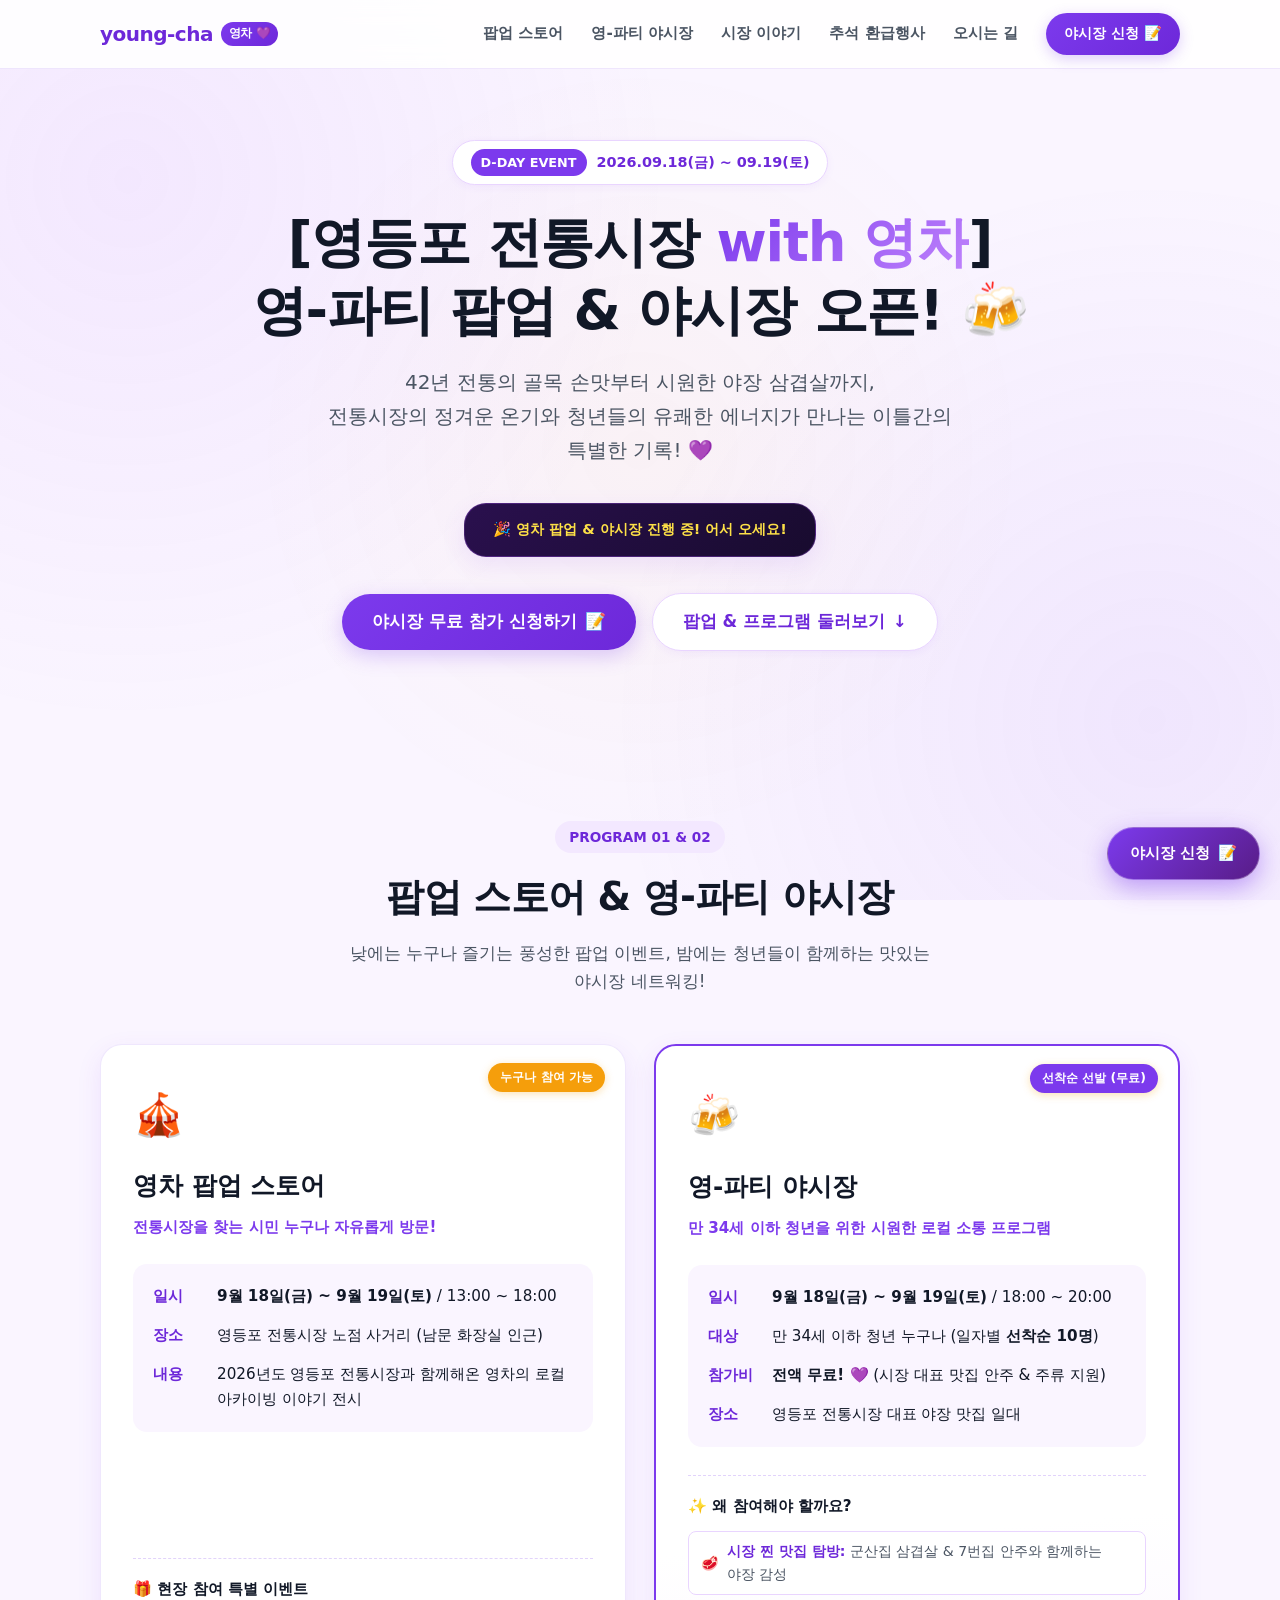
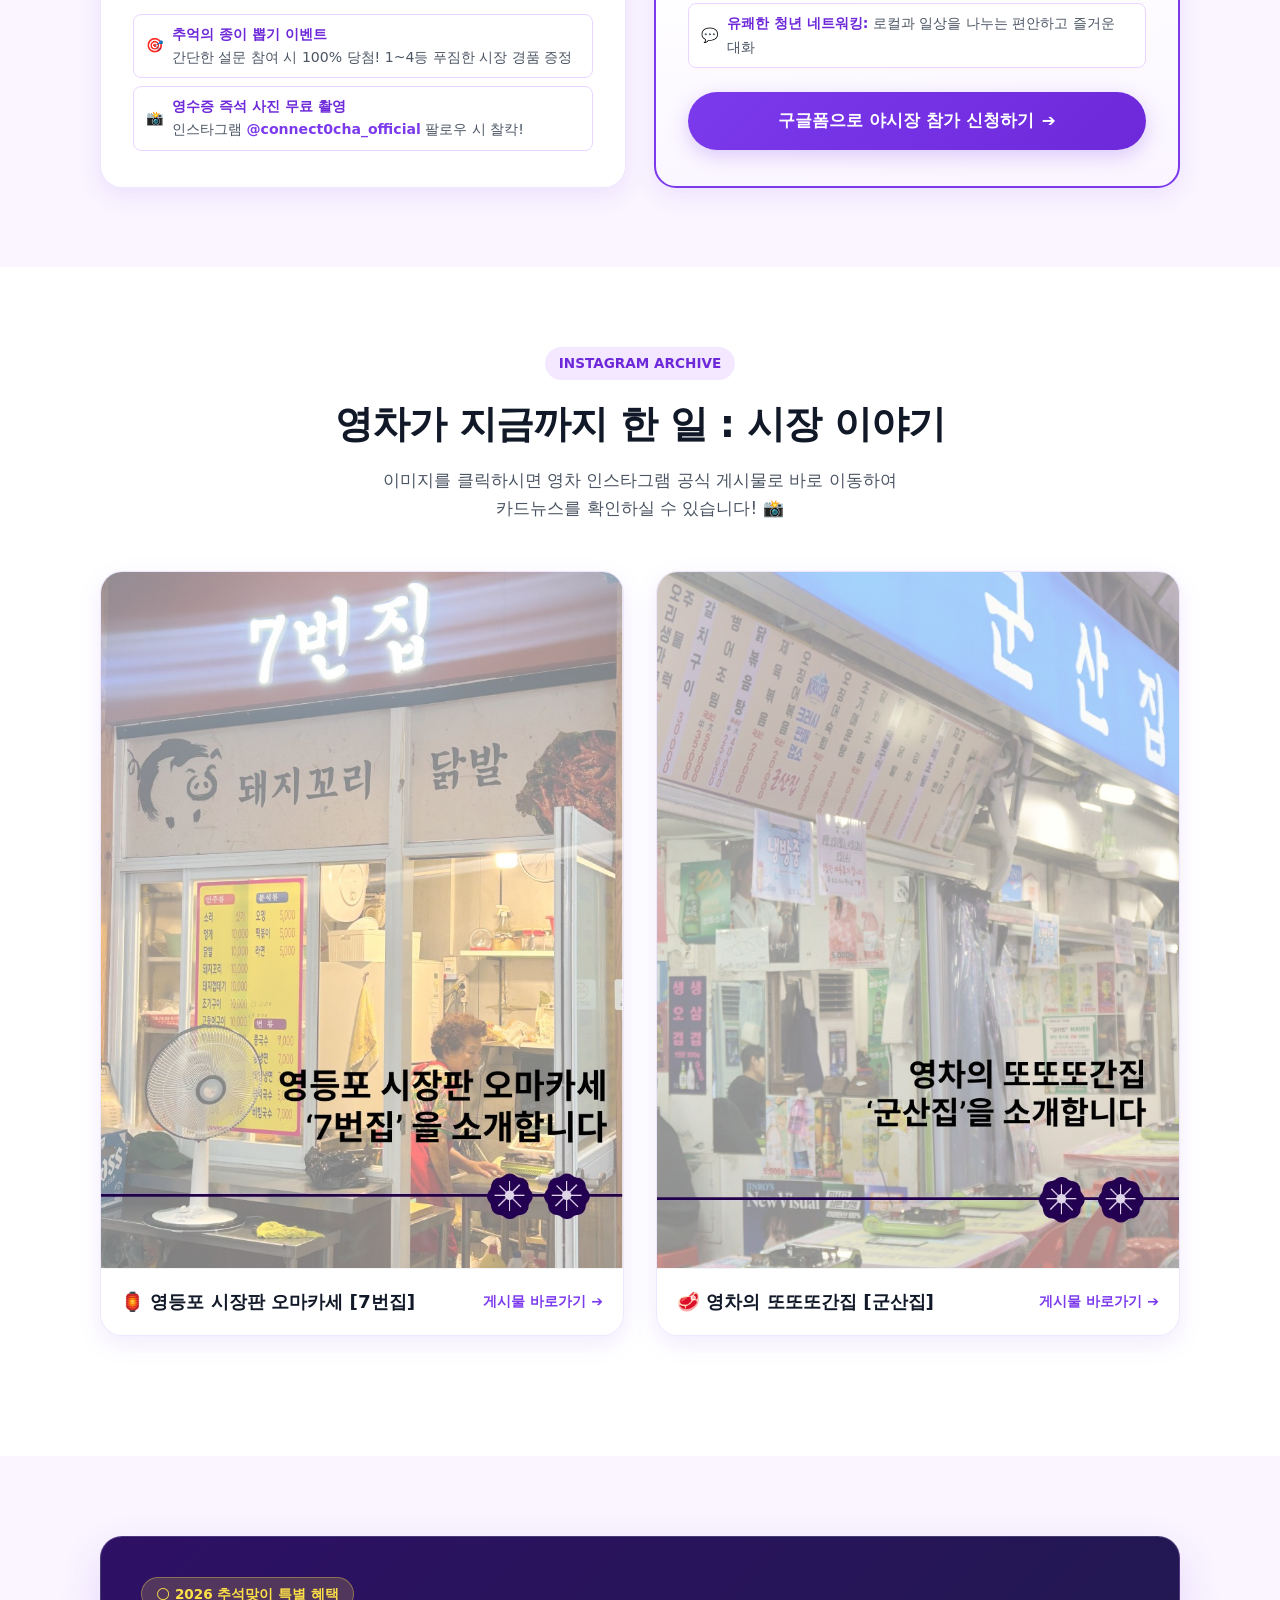
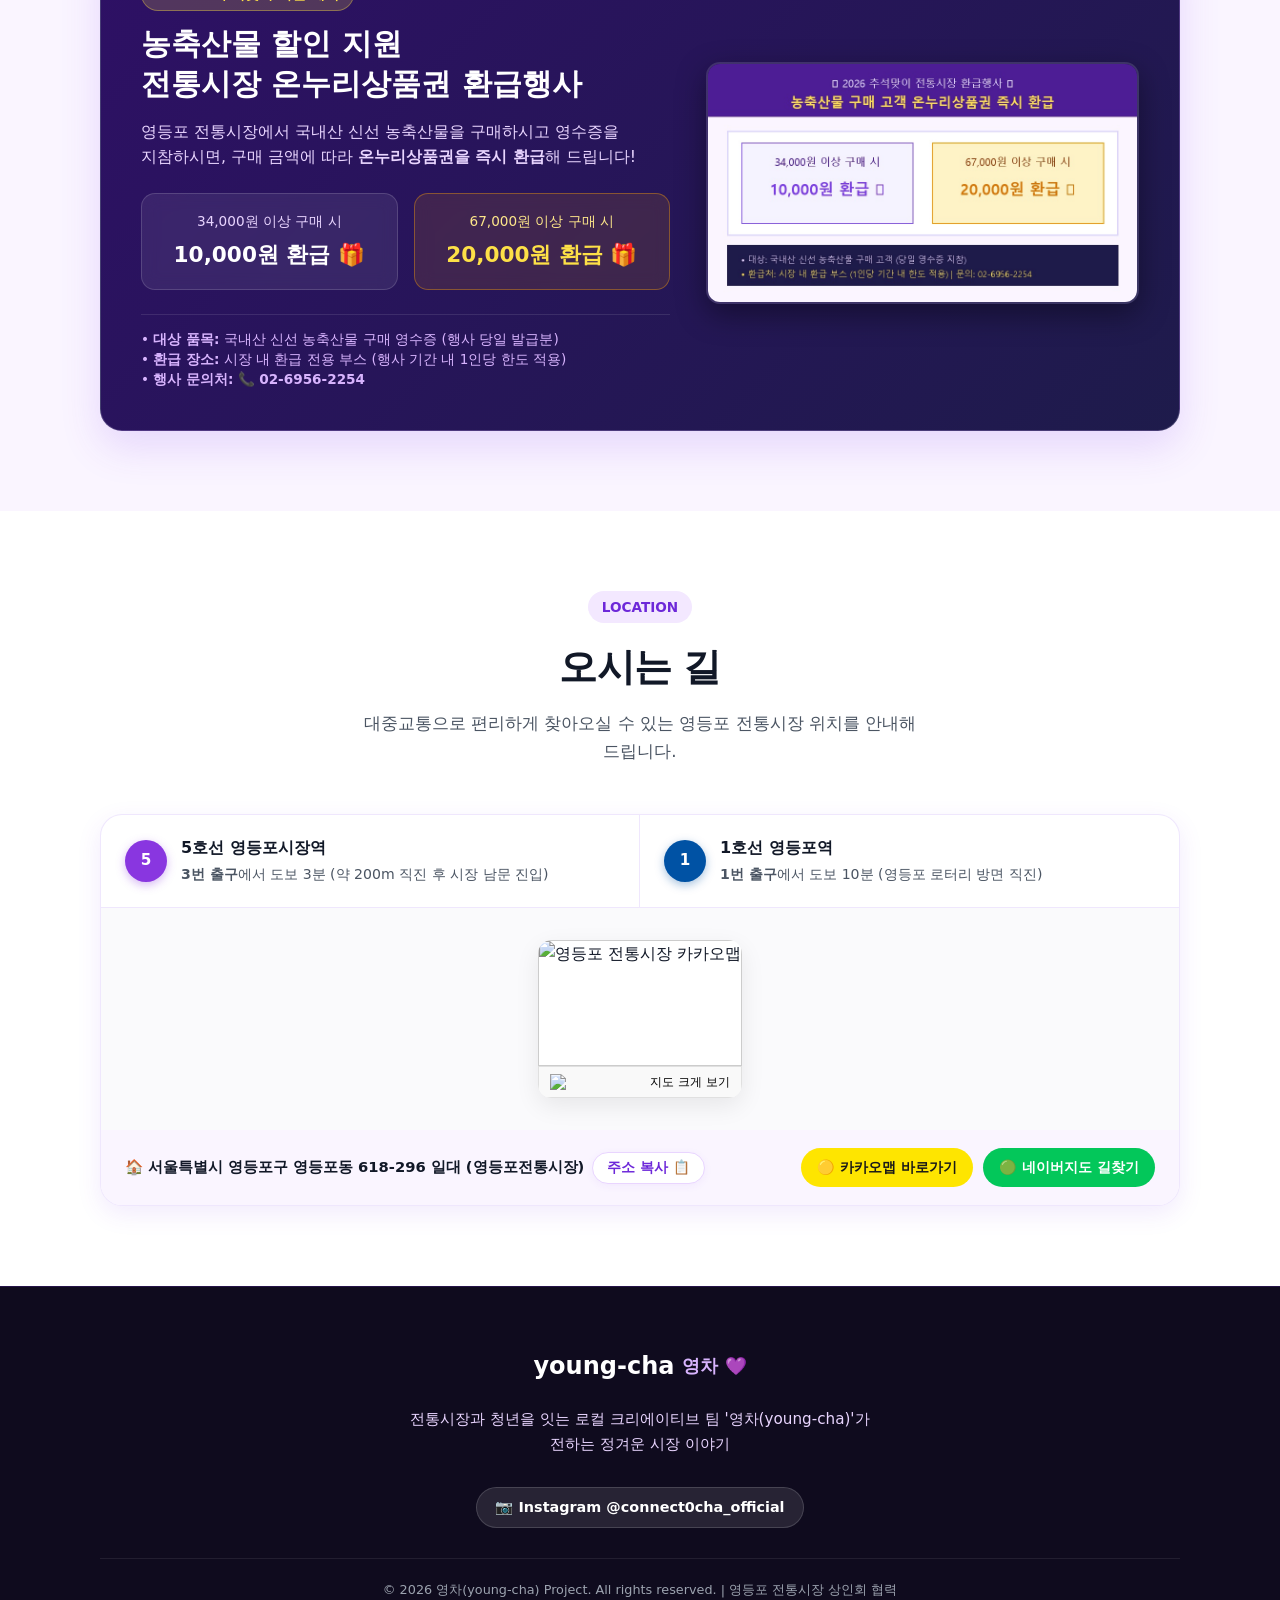
==== index.html @ 4e7a3eff "feat: 영등포 전통시장 with 영차 팝업 & 야시장 공식 웹사이트 완성 및 Vercel 배포 설정" ====
<!DOCTYPE html>
<html lang="ko">
<head>
  <meta charset="UTF-8">
  <meta name="viewport" content="width=device-width, initial-scale=1.0">
  <title>영등포 전통시장 with 영차 💜 | 영-파티 팝업 & 야시장</title>
  <meta name="description" content="2026 영등포 전통시장 with 영차! 9/18(금)~9/19(토) 팝업스토어 전시, 종이뽑기, 영수증 사진기 이벤트 & 청년 야시장 파티에 여러분을 초대합니다.">
  <meta name="keywords" content="영등포전통시장, 영차, young-cha, 야시장, 팝업스토어, 7번집, 군산집, 추석온누리상품권환급">
  
  <!-- Open Graph -->
  <meta property="og:type" content="website">
  <meta property="og:title" content="영등포 전통시장 with 영차 | 영-파티 팝업 & 야시장">
  <meta property="og:description" content="전통시장의 정겨움과 청년의 유쾌한 만남! 9/18~19 팝업스토어 & 야시장 오픈 🍻">
  <meta property="og:image" content="images/insta_gunsan.png">

  <!-- Favicon & Pretendard Font -->
  <link rel="stylesheet" as="style" crossorigin href="https://cdn.jsdelivr.net/gh/orioncactus/pretendard@v1.3.9/dist/web/static/pretendard.min.css" />
  <link rel="stylesheet" href="style.css">
</head>
<body>

  <!-- 1. 상단 헤더 & GNB -->
  <header class="header">
    <div class="container header-inner">
      <a href="index.html" class="logo" id="headerLogo">
        <span>young-cha</span>
        <span class="logo-badge">영차 💜</span>
      </a>

      <!-- 데스크톱 네비게이션 -->
      <nav class="nav-desktop">
        <a href="#popup" class="nav-link">팝업 스토어</a>
        <a href="#nightmarket" class="nav-link">영-파티 야시장</a>
        <a href="#stories" class="nav-link">시장 이야기</a>
        <a href="#chuseok" class="nav-link">추석 환급행사</a>
        <a href="#location" class="nav-link">오시는 길</a>
        <a href="https://docs.google.com/forms/d/e/1FAIpQLSfv0fXyxu8cU6Dea35BbrPlyVKg8eiQco507-n66Tb0pVjEPQ/viewform?usp=header" target="_blank" rel="noopener noreferrer" class="nav-cta" id="navApplyBtn">
          야시장 신청 📝
        </a>
      </nav>

      <!-- 모바일 햄버거 토글 버튼 -->
      <button class="menu-toggle" id="menuToggle" aria-label="메뉴 열기">
        <span></span>
        <span></span>
        <span></span>
      </button>
    </div>

    <!-- 모바일 드로어 메뉴 -->
    <nav class="nav-mobile" id="navMobile">
      <a href="#popup" class="nav-link">🎪 팝업 스토어 안내</a>
      <a href="#nightmarket" class="nav-link">🍻 영-파티 야시장 안내</a>
      <a href="#stories" class="nav-link">📖 영차 시장 이야기 (인스타그램)</a>
      <a href="#chuseok" class="nav-link">🌕 추석 온누리상품권 환급</a>
      <a href="#location" class="nav-link">📍 오시는 길</a>
      <a href="https://docs.google.com/forms/d/e/1FAIpQLSfv0fXyxu8cU6Dea35BbrPlyVKg8eiQco507-n66Tb0pVjEPQ/viewform?usp=header" target="_blank" rel="noopener noreferrer" class="btn btn-primary" style="margin-top: 10px;">
        야시장 무료 참가 신청하기 📝
      </a>
    </nav>
  </header>

  <!-- 2. 히어로 섹션 (Hero Section) -->
  <section class="hero">
    <div class="container">
      <div class="hero-badge-wrap">
        <span class="hero-badge-tag">D-DAY EVENT</span>
        <span class="hero-badge-date">2026.09.18(금) ~ 09.19(토)</span>
      </div>

      <h1 class="hero-title">
        [영등포 전통시장 <span class="highlight">with 영차</span>]<br>
        영-파티 팝업 & 야시장 오픈! 🍻
      </h1>

      <p class="hero-subtitle">
        42년 전통의 골목 손맛부터 시원한 야장 삼겹살까지,<br>
        전통시장의 정겨운 온기와 청년들의 유쾌한 에너지가 만나는 이틀간의 특별한 기록! 💜
      </p>

      <!-- 실시간 카운트다운 박스 -->
      <div class="dday-box">
        <span class="dday-title">⏳ 행사 시작까지</span>
        <div class="dday-digits">
          <span class="dday-unit" id="dday-days">00</span>일
          <span class="dday-unit" id="dday-hours">00</span>시간
          <span class="dday-unit" id="dday-minutes">00</span>분
          <span class="dday-unit" id="dday-seconds">00</span>초
        </div>
      </div>

      <div class="hero-actions">
        <a href="https://docs.google.com/forms/d/e/1FAIpQLSfv0fXyxu8cU6Dea35BbrPlyVKg8eiQco507-n66Tb0pVjEPQ/viewform?usp=header" target="_blank" rel="noopener noreferrer" class="btn btn-primary" id="heroCtaBtn">
          <span>야시장 무료 참가 신청하기</span>
          <span>📝</span>
        </a>
        <a href="#popup" class="btn btn-secondary">
          <span>팝업 & 프로그램 둘러보기</span>
          <span>↓</span>
        </a>
      </div>
    </div>
  </section>

  <!-- 3. 섹션 1: 팝업 스토어 & 영-파티 야시장 안내 -->
  <section class="section" id="popup">
    <div class="container">
      <div class="section-header">
        <span class="section-tag">PROGRAM 01 & 02</span>
        <h2 class="section-title">팝업 스토어 & 영-파티 야시장</h2>
        <p class="section-desc">낮에는 누구나 즐기는 풍성한 팝업 이벤트, 밤에는 청년들이 함께하는 맛있는 야시장 네트워킹!</p>
      </div>

      <div class="events-grid">
        <!-- 팝업스토어 카드 -->
        <article class="event-card">
          <span class="card-top-tag">누구나 참여 가능</span>
          <div class="event-icon">🎪</div>
          <h3 class="event-title">영차 팝업 스토어</h3>
          <p class="event-target">전통시장을 찾는 시민 누구나 자유롭게 방문!</p>

          <div class="info-list">
            <div class="info-item">
              <span class="info-label">일시</span>
              <span class="info-value"><strong>9월 18일(금) ~ 9월 19일(토)</strong> / 13:00 ~ 18:00</span>
            </div>
            <div class="info-item">
              <span class="info-label">장소</span>
              <span class="info-value">영등포 전통시장 노점 사거리 (남문 화장실 인근)</span>
            </div>
            <div class="info-item">
              <span class="info-label">내용</span>
              <span class="info-value">2026년도 영등포 전통시장과 함께해온 영차의 로컬 아카이빙 이야기 전시</span>
            </div>
          </div>

          <div class="event-perks">
            <h4 class="perks-title">🎁 현장 참여 특별 이벤트</h4>
            <div class="perk-badges">
              <div class="perk-badge-item">
                <span>🎯</span>
                <div>
                  <strong>추억의 종이 뽑기 이벤트</strong><br>
                  간단한 설문 참여 시 100% 당첨! 1~4등 푸짐한 시장 경품 증정
                </div>
              </div>
              <div class="perk-badge-item">
                <span>📸</span>
                <div>
                  <strong>영수증 즉석 사진 무료 촬영</strong><br>
                  인스타그램 <a href="https://www.instagram.com/connect0cha_official/" target="_blank" rel="noopener noreferrer" style="color: var(--brand-purple); font-weight: 700;">@connect0cha_official</a> 팔로우 시 찰칵!
                </div>
              </div>
            </div>
          </div>
        </article>

        <!-- 영-파티 야시장 카드 (Hot) -->
        <article class="event-card featured" id="nightmarket">
          <span class="card-top-tag" style="background: var(--brand-purple);">선착순 선발 (무료)</span>
          <div class="event-icon">🍻</div>
          <h3 class="event-title">영-파티 야시장</h3>
          <p class="event-target">만 34세 이하 청년을 위한 시원한 로컬 소통 프로그램</p>

          <div class="info-list">
            <div class="info-item">
              <span class="info-label">일시</span>
              <span class="info-value"><strong>9월 18일(금) ~ 9월 19일(토)</strong> / 18:00 ~ 20:00</span>
            </div>
            <div class="info-item">
              <span class="info-label">대상</span>
              <span class="info-value">만 34세 이하 청년 누구나 (일자별 <strong>선착순 10명</strong>)</span>
            </div>
            <div class="info-item">
              <span class="info-label">참가비</span>
              <span class="info-value"><strong>전액 무료! 💜</strong> (시장 대표 맛집 안주 & 주류 지원)</span>
            </div>
            <div class="info-item">
              <span class="info-label">장소</span>
              <span class="info-value">영등포 전통시장 대표 야장 맛집 일대</span>
            </div>
          </div>

          <div class="event-perks">
            <h4 class="perks-title">✨ 왜 참여해야 할까요?</h4>
            <div class="perk-badges">
              <div class="perk-badge-item">
                <span>🥩</span>
                <div><strong>시장 찐 맛집 탐방:</strong> 군산집 삼겹살 & 7번집 안주와 함께하는 야장 감성</div>
              </div>
              <div class="perk-badge-item">
                <span>💬</span>
                <div><strong>유쾌한 청년 네트워킹:</strong> 로컬과 일상을 나누는 편안하고 즐거운 대화</div>
              </div>
            </div>
          </div>

          <div class="card-cta-wrap">
            <a href="https://docs.google.com/forms/d/e/1FAIpQLSfv0fXyxu8cU6Dea35BbrPlyVKg8eiQco507-n66Tb0pVjEPQ/viewform?usp=header" target="_blank" rel="noopener noreferrer" class="btn btn-primary card-cta-btn" id="nightmarketApplyBtn">
              <span>구글폼으로 야시장 참가 신청하기</span>
              <span>➔</span>
            </a>
          </div>
        </article>
      </div>
    </div>
  </section>

  <!-- 4. 섹션 2: 영차가 지금까지 한 일 - 시장 이야기 (실제 첨부 인스타그램 이미지 가로 병렬 그리드) -->
  <section class="section" id="stories" style="background: #FFFFFF;">
    <div class="container">
      <div class="section-header">
        <span class="section-tag">INSTAGRAM ARCHIVE</span>
        <h2 class="section-title">영차가 지금까지 한 일 : 시장 이야기</h2>
        <p class="section-desc">이미지를 클릭하시면 영차 인스타그램 공식 게시물로 바로 이동하여 카드뉴스를 확인하실 수 있습니다! 📸</p>
      </div>

      <!-- 인스타그램 실제 피드 이미지 가로 병렬 그리드 -->
      <div class="insta-parallel-grid">
        <!-- 7번집 인스타그램 다이렉트 링크 카드 -->
        <a href="https://www.instagram.com/p/Dc5ZLV1Ejj2/?img_index=1" target="_blank" rel="noopener noreferrer" class="insta-post-link" title="7번집 인스타그램 카드뉴스 보러가기">
          <article class="insta-post-card">
            <div class="insta-image-container">
              <img src="images/insta_7bun.png" alt="영등포 시장판 오마카세 7번집 인스타그램 게시물">
              <div class="insta-hover-overlay">
                <span class="insta-badge-pill">
                  <span>📷</span>
                  <span>Instagram에서 보기 ↗</span>
                </span>
              </div>
            </div>
            <div class="insta-card-footer">
              <span class="insta-store-name">🏮 영등포 시장판 오마카세 [7번집]</span>
              <span class="insta-click-guide">게시물 바로가기 ➔</span>
            </div>
          </article>
        </a>

        <!-- 군산집 인스타그램 다이렉트 링크 카드 -->
        <a href="https://www.instagram.com/p/Dc0hXOelIm2/?img_index=1" target="_blank" rel="noopener noreferrer" class="insta-post-link" title="군산집 인스타그램 카드뉴스 보러가기">
          <article class="insta-post-card">
            <div class="insta-image-container">
              <img src="images/insta_gunsan.png" alt="영차의 또또또간집 군산집 인스타그램 게시물">
              <div class="insta-hover-overlay">
                <span class="insta-badge-pill">
                  <span>📷</span>
                  <span>Instagram에서 보기 ↗</span>
                </span>
              </div>
            </div>
            <div class="insta-card-footer">
              <span class="insta-store-name">🥩 영차의 또또또간집 [군산집]</span>
              <span class="insta-click-guide">게시물 바로가기 ➔</span>
            </div>
          </article>
        </a>
      </div>
    </div>
  </section>

  <!-- 5. 섹션 3: 추석맞이 전통시장 온누리상품권/환급 행사 안내 -->
  <section class="section" id="chuseok">
    <div class="container">
      <div class="chuseok-card">
        <div class="chuseok-info">
          <span class="chuseok-badge">🌕 2026 추석맞이 특별 혜택</span>
          <h2 class="chuseok-title">농축산물 할인 지원<br>전통시장 온누리상품권 환급행사</h2>
          <p class="chuseok-desc">
            영등포 전통시장에서 국내산 신선 농축산물을 구매하시고 영수증을 지참하시면, 
            구매 금액에 따라 <strong>온누리상품권을 즉시 환급</strong>해 드립니다!
          </p>

          <div class="refund-boxes">
            <div class="refund-box">
              <div class="refund-condition">34,000원 이상 구매 시</div>
              <div class="refund-amount">10,000원 환급 🎁</div>
            </div>
            <div class="refund-box gold">
              <div class="refund-condition">67,000원 이상 구매 시</div>
              <div class="refund-amount">20,000원 환급 🎁</div>
            </div>
          </div>

          <div class="chuseok-notice">
            <p>• <strong>대상 품목:</strong> 국내산 신선 농축산물 구매 영수증 (행사 당일 발급분)</p>
            <p>• <strong>환급 장소:</strong> 시장 내 환급 전용 부스 (행사 기간 내 1인당 한도 적용)</p>
            <p>• <strong>행사 문의처:</strong> 📞 <strong>02-6956-2254</strong></p>
          </div>
        </div>

        <div class="chuseok-img-wrap">
          <img src="images/chuseok_event.jpg" alt="추석맞이 농축산물 할인 지원 전통시장 환급행사 안내 현수막">
        </div>
      </div>
    </div>
  </section>

  <!-- 6. 섹션 4: 오시는 길 (사용자 제공 카카오맵 공식 정적 지도 HTML 적용) -->
  <section class="section" id="location" style="background: #FFFFFF;">
    <div class="container">
      <div class="section-header">
        <span class="section-tag">LOCATION</span>
        <h2 class="section-title">오시는 길</h2>
        <p class="section-desc">대중교통으로 편리하게 찾아오실 수 있는 영등포 전통시장 위치를 안내해 드립니다.</p>
      </div>

      <div class="map-wrapper">
        <!-- 대중교통 안내 바 -->
        <div class="map-transit-grid">
          <div class="transit-item">
            <div class="subway-badge subway-line5">5</div>
            <div class="transit-text">
              <h4>5호선 영등포시장역</h4>
              <p><strong>3번 출구</strong>에서 도보 3분 (약 200m 직진 후 시장 남문 진입)</p>
            </div>
          </div>

          <div class="transit-item">
            <div class="subway-badge subway-line1">1</div>
            <div class="transit-text">
              <h4>1호선 영등포역</h4>
              <p><strong>1번 출구</strong>에서 도보 10분 (영등포 로터리 방면 직진)</p>
            </div>
          </div>
        </div>

        <!-- 사용자 제공 카카오맵 공식 정적 지도 영역 -->
        <div class="kakaomap-custom-container">
          <div class="kakaomap-custom-wrap">
            <a href="https://map.kakao.com/?urlX=479685&urlY=1116777&urlLevel=3&map_type=TYPE_MAP&map_hybrid=false" target="_blank" class="kakaomap-static-link" title="카카오맵에서 크게 보기">
              <img width="504" height="310" src="https://staticmap.kakao.com/map/mapservice?FORMAT=PNG&SCALE=2.5&MX=479685&MY=1116778&S=0&IW=504&IH=310&LANG=0&COORDSTM=WCONGNAMUL&logo=kakao_logo" style="border:1px solid #ccc" alt="영등포 전통시장 카카오맵">
            </a>
            <div class="hide" style="overflow:hidden;padding:7px 11px;border:1px solid #dfdfdf;border-color:rgba(0,0,0,.1);border-radius:0 0 2px 2px;background-color:#f9f9f9;width:100%;max-width:504px;box-sizing:border-box;">
              <strong style="float: left;"><img src="//t1.kakaocdn.net/localimg/localimages/07/2018/pc/common/logo_kakaomap.png" width="72" height="16" alt="카카오맵"></strong>
              <div style="float: right;position:relative"><a style="font-size:12px;text-decoration:none;float:left;height:15px;padding-top:1px;line-height:15px;color:#000" target="_blank" href="https://map.kakao.com/?urlX=479685&urlY=1116777&urlLevel=3&map_type=TYPE_MAP&map_hybrid=false">지도 크게 보기</a></div>
            </div>
          </div>
        </div>

        <!-- 주소 정보 및 길찾기 버튼 바 -->
        <div class="map-action-bar">
          <div class="map-address-text">
            <span>🏠 <strong>서울특별시 영등포구 영등포동 618-296 일대 (영등포전통시장)</strong></span>
            <button class="btn btn-secondary" id="copyAddressBtn" style="padding: 6px 14px; font-size: 0.85rem;">
              주소 복사 📋
            </button>
          </div>

          <div class="map-btn-group">
            <a href="https://map.kakao.com/?urlX=479685&urlY=1116777&urlLevel=3&map_type=TYPE_MAP&map_hybrid=false" target="_blank" rel="noopener noreferrer" class="map-link-btn map-link-kakao">
              <span>🟡 카카오맵 바로가기</span>
            </a>
            <a href="https://map.naver.com/p/search/영등포전통시장" target="_blank" rel="noopener noreferrer" class="map-link-btn map-link-naver">
              <span>🟢 네이버지도 길찾기</span>
            </a>
          </div>
        </div>
      </div>
    </div>
  </section>

  <!-- 7. 푸터 (Footer) -->
  <footer class="footer">
    <div class="container footer-inner">
      <div class="footer-logo">
        <span>young-cha</span>
        <span style="font-size: 1.1rem; color: var(--primary-300); font-weight: 700;">영차 💜</span>
      </div>

      <p class="footer-tagline">
        전통시장과 청년을 잇는 로컬 크리에이티브 팀 '영차(young-cha)'가 전하는 정겨운 시장 이야기
      </p>

      <div class="footer-social">
        <a href="https://www.instagram.com/connect0cha_official/" target="_blank" rel="noopener noreferrer" class="social-link">
          <span>📷 Instagram @connect0cha_official</span>
        </a>
      </div>

      <div class="footer-copy">
        <p>© 2026 영차(young-cha) Project. All rights reserved. | 영등포 전통시장 상인회 협력</p>
      </div>
    </div>
  </footer>

  <!-- 플로팅 야시장 신청 CTA (모바일 친화) -->
  <a href="https://docs.google.com/forms/d/e/1FAIpQLSfv0fXyxu8cU6Dea35BbrPlyVKg8eiQco507-n66Tb0pVjEPQ/viewform?usp=header" target="_blank" rel="noopener noreferrer" class="floating-bottom-cta" id="floatingApplyBtn">
    <span>야시장 신청</span>
    <span>📝</span>
  </a>

  <script src="script.js"></script>
</body>
</html>
---- style.css ----
/* ==========================================================================
   영등포 전통시장 with 영차 (young-cha 💜)
   공식 안내 웹사이트 스타일시트 (style.css)
   컨셉: Modern Retro & Trendy Youth (모던 레트로 & 바이올렛)
   ========================================================================== */

/* 1. 디자인 시스템 변수 정의 (CSS Custom Properties) */
:root {
  /* Brand Violet Palette */
  --primary-50: #FAF5FF;
  --primary-100: #F3E8FF;
  --primary-200: #E9D5FF;
  --primary-300: #D8B4FE;
  --primary-400: #C084FC;
  --primary-500: #A855F7;
  --primary-600: #9333EA;
  --primary-700: #7E22CE;
  --primary-800: #6B21A8;
  --primary-900: #581C87;
  --primary-950: #3B0764;
  
  --brand-purple: #7C3AED;
  --brand-purple-dark: #6D28D9;
  --brand-purple-light: #8B5CF6;
  --brand-purple-glow: rgba(124, 58, 237, 0.25);

  /* Retro Accents */
  --accent-amber: #F59E0B;
  --accent-yellow: #FDE047;
  --accent-orange: #EA580C;
  --accent-mint: #10B981;
  --accent-rose: #F43F5E;
  --insta-gradient: linear-gradient(45deg, #f09433 0%, #e6683c 25%, #dc2743 50%, #cc2366 75%, #bc1888 100%);

  /* Neutral Dark / Light */
  --bg-main: #FAF5FF;
  --bg-surface: #FFFFFF;
  --bg-surface-elevated: rgba(255, 255, 255, 0.85);
  --bg-dark: #0F0B1E;
  --bg-dark-card: #1C1436;

  --text-primary: #111827;
  --text-secondary: #4B5563;
  --text-muted: #9CA3AF;
  --text-on-dark: #F9FAFB;

  /* Borders & Shadows */
  --border-light: rgba(124, 58, 237, 0.12);
  --border-medium: rgba(124, 58, 237, 0.22);
  --border-glow: rgba(168, 85, 247, 0.4);
  
  --shadow-sm: 0 2px 8px rgba(124, 58, 237, 0.06);
  --shadow-md: 0 8px 24px rgba(124, 58, 237, 0.1);
  --shadow-lg: 0 16px 40px rgba(124, 58, 237, 0.16);
  --shadow-glow: 0 0 25px rgba(124, 58, 237, 0.35);

  /* Typography */
  --font-main: 'Pretendard', -apple-system, BlinkMacSystemFont, system-ui, Roboto, 'Helvetica Neue', 'Segoe UI', 'Apple SD Gothic Neo', 'Noto Sans KR', 'Malgun Gothic', sans-serif;
  
  /* Radii & Transitions */
  --radius-sm: 8px;
  --radius-md: 14px;
  --radius-lg: 22px;
  --radius-full: 9999px;
  --transition: all 0.28s cubic-bezier(0.4, 0, 0.2, 1);
  --transition-bounce: all 0.4s cubic-bezier(0.34, 1.56, 0.64, 1);
}

/* 2. 전역 리셋 & 기본 설정 */
*, *::before, *::after {
  box-sizing: border-box;
  margin: 0;
  padding: 0;
}

html {
  scroll-behavior: smooth;
  font-size: 16px;
  -webkit-text-size-adjust: 100%;
}

body {
  font-family: var(--font-main);
  background-color: var(--bg-main);
  color: var(--text-primary);
  line-height: 1.65;
  word-break: keep-all;
  overflow-x: hidden;
  position: relative;
  -webkit-font-smoothing: antialiased;
}

body::before {
  content: '';
  position: fixed;
  top: 0;
  left: 0;
  width: 100%;
  height: 100%;
  background: 
    radial-gradient(circle at 10% 20%, rgba(168, 85, 247, 0.08) 0%, transparent 40%),
    radial-gradient(circle at 90% 80%, rgba(124, 58, 237, 0.08) 0%, transparent 40%),
    radial-gradient(circle at 50% 50%, rgba(245, 158, 11, 0.04) 0%, transparent 50%);
  pointer-events: none;
  z-index: -1;
}

a {
  color: inherit;
  text-decoration: none;
}

img {
  max-width: 100%;
  height: auto;
  display: block;
}

button {
  font-family: inherit;
  cursor: pointer;
  border: none;
  background: none;
}

ul, ol {
  list-style: none;
}

/* 3. 컨테이너 & 레이아웃 */
.container {
  width: 100%;
  max-width: 1120px;
  margin: 0 auto;
  padding: 0 20px;
}

.section {
  padding: 80px 0;
  position: relative;
}

@media (max-width: 768px) {
  .section {
    padding: 56px 0;
  }
}

/* 4. 헤더 & GNB */
.header {
  position: fixed;
  top: 0;
  left: 0;
  width: 100%;
  z-index: 1000;
  background: rgba(255, 255, 255, 0.88);
  backdrop-filter: blur(14px);
  -webkit-backdrop-filter: blur(14px);
  border-bottom: 1px solid var(--border-light);
  transition: var(--transition);
}

.header.scrolled {
  background: rgba(255, 255, 255, 0.96);
  box-shadow: 0 4px 20px rgba(124, 58, 237, 0.08);
}

.header-inner {
  display: flex;
  align-items: center;
  justify-content: space-between;
  height: 68px;
}

.logo {
  display: flex;
  align-items: center;
  gap: 8px;
  font-size: 1.25rem;
  font-weight: 800;
  color: var(--brand-purple-dark);
  letter-spacing: -0.5px;
}

.logo-badge {
  background: linear-gradient(135deg, var(--brand-purple), var(--brand-purple-dark));
  color: #FFFFFF;
  font-size: 0.75rem;
  font-weight: 700;
  padding: 2px 8px;
  border-radius: var(--radius-full);
}

.nav-desktop {
  display: flex;
  align-items: center;
  gap: 28px;
}

.nav-link {
  font-size: 0.95rem;
  font-weight: 600;
  color: var(--text-secondary);
  position: relative;
  padding: 6px 0;
  transition: var(--transition);
}

.nav-link:hover, .nav-link.active {
  color: var(--brand-purple);
}

.nav-link::after {
  content: '';
  position: absolute;
  bottom: 0;
  left: 0;
  width: 0;
  height: 2.5px;
  background: var(--brand-purple);
  border-radius: var(--radius-full);
  transition: var(--transition);
}

.nav-link:hover::after, .nav-link.active::after {
  width: 100%;
}

.nav-cta {
  display: inline-flex;
  align-items: center;
  gap: 6px;
  background: linear-gradient(135deg, var(--brand-purple), var(--brand-purple-dark));
  color: #FFFFFF;
  padding: 9px 18px;
  font-size: 0.9rem;
  font-weight: 700;
  border-radius: var(--radius-full);
  box-shadow: 0 4px 14px var(--brand-purple-glow);
  transition: var(--transition-bounce);
}

.nav-cta:hover {
  transform: translateY(-2px) scale(1.02);
  box-shadow: 0 6px 20px rgba(124, 58, 237, 0.4);
}

/* 모바일 햄버거 메뉴 */
.menu-toggle {
  display: none;
  flex-direction: column;
  gap: 5px;
  width: 30px;
  height: 24px;
  justify-content: center;
  z-index: 1001;
}

.menu-toggle span {
  display: block;
  height: 2.5px;
  background: var(--brand-purple-dark);
  border-radius: var(--radius-full);
  transition: var(--transition);
}

.menu-toggle.active span:nth-child(1) {
  transform: translateY(7.5px) rotate(45deg);
}
.menu-toggle.active span:nth-child(2) {
  opacity: 0;
}
.menu-toggle.active span:nth-child(3) {
  transform: translateY(-7.5px) rotate(-45deg);
}

.nav-mobile {
  display: none;
  position: fixed;
  top: 68px;
  left: 0;
  width: 100%;
  background: #FFFFFF;
  border-bottom: 2px solid var(--primary-100);
  padding: 24px 20px;
  box-shadow: var(--shadow-lg);
  flex-direction: column;
  gap: 16px;
  z-index: 999;
}

.nav-mobile.open {
  display: flex;
  animation: slideDown 0.3s ease-out forwards;
}

@keyframes slideDown {
  from { opacity: 0; transform: translateY(-10px); }
  to { opacity: 1; transform: translateY(0); }
}

@media (max-width: 900px) {
  .nav-desktop { display: none; }
  .menu-toggle { display: flex; }
}

/* 5. 히어로 섹션 */
.hero {
  padding-top: 140px;
  padding-bottom: 90px;
  position: relative;
  text-align: center;
  overflow: hidden;
}

.hero-badge-wrap {
  display: inline-flex;
  align-items: center;
  gap: 10px;
  background: #FFFFFF;
  border: 1.5px solid var(--primary-200);
  padding: 8px 18px;
  border-radius: var(--radius-full);
  box-shadow: var(--shadow-sm);
  margin-bottom: 24px;
  animation: pulseBadge 2.5s infinite;
}

@keyframes pulseBadge {
  0%, 100% { box-shadow: 0 0 0 0 rgba(124, 58, 237, 0.2); }
  50% { box-shadow: 0 0 0 10px rgba(124, 58, 237, 0); }
}

.hero-badge-tag {
  background: var(--brand-purple);
  color: #FFFFFF;
  font-size: 0.8rem;
  font-weight: 800;
  padding: 3px 10px;
  border-radius: var(--radius-full);
}

.hero-badge-date {
  font-size: 0.9rem;
  font-weight: 700;
  color: var(--brand-purple-dark);
}

.hero-title {
  font-size: clamp(2rem, 5vw, 3.4rem);
  font-weight: 900;
  line-height: 1.25;
  letter-spacing: -1.2px;
  margin-bottom: 20px;
  color: var(--text-primary);
}

.hero-title .highlight {
  background: linear-gradient(135deg, var(--brand-purple), #C084FC);
  -webkit-background-clip: text;
  -webkit-text-fill-color: transparent;
  display: inline-block;
}

.hero-subtitle {
  font-size: clamp(1rem, 2.2vw, 1.25rem);
  color: var(--text-secondary);
  max-width: 680px;
  margin: 0 auto 36px;
  line-height: 1.7;
}

.dday-box {
  display: inline-flex;
  align-items: center;
  gap: 16px;
  background: linear-gradient(135deg, #2A104E, #180B2E);
  color: #FFFFFF;
  padding: 14px 28px;
  border-radius: var(--radius-lg);
  box-shadow: var(--shadow-md);
  margin-bottom: 36px;
  border: 1px solid rgba(168, 85, 247, 0.3);
}

.dday-title {
  font-size: 0.9rem;
  color: var(--accent-yellow);
  font-weight: 700;
  display: flex;
  align-items: center;
  gap: 6px;
}

.dday-digits {
  display: flex;
  align-items: center;
  gap: 8px;
  font-weight: 800;
}

.dday-unit {
  background: rgba(255, 255, 255, 0.12);
  padding: 4px 10px;
  border-radius: var(--radius-sm);
  font-size: 1.15rem;
  font-variant-numeric: tabular-nums;
  border: 1px solid rgba(255, 255, 255, 0.15);
}

.hero-actions {
  display: flex;
  align-items: center;
  justify-content: center;
  gap: 16px;
  flex-wrap: wrap;
}

/* 버튼 컴포넌트 */
.btn {
  display: inline-flex;
  align-items: center;
  justify-content: center;
  gap: 8px;
  padding: 14px 30px;
  font-size: 1.05rem;
  font-weight: 700;
  border-radius: var(--radius-full);
  transition: var(--transition-bounce);
  text-align: center;
}

.btn-primary {
  background: linear-gradient(135deg, var(--brand-purple), var(--brand-purple-dark));
  color: #FFFFFF;
  box-shadow: 0 6px 20px var(--brand-purple-glow);
}

.btn-primary:hover {
  transform: translateY(-3px) scale(1.02);
  box-shadow: 0 10px 28px rgba(124, 58, 237, 0.45);
}

.btn-secondary {
  background: #FFFFFF;
  color: var(--brand-purple-dark);
  border: 1.5px solid var(--primary-200);
  box-shadow: var(--shadow-sm);
}

.btn-secondary:hover {
  background: var(--primary-50);
  border-color: var(--brand-purple);
  transform: translateY(-3px);
}

/* 6. 섹션 헤더 공통 */
.section-header {
  text-align: center;
  margin-bottom: 48px;
}

.section-tag {
  display: inline-flex;
  align-items: center;
  gap: 6px;
  background: var(--primary-100);
  color: var(--brand-purple-dark);
  font-size: 0.85rem;
  font-weight: 800;
  padding: 5px 14px;
  border-radius: var(--radius-full);
  margin-bottom: 12px;
  text-transform: uppercase;
}

.section-title {
  font-size: clamp(1.65rem, 3.2vw, 2.4rem);
  font-weight: 800;
  letter-spacing: -0.8px;
  color: var(--text-primary);
  margin-bottom: 12px;
}

.section-desc {
  font-size: 1.05rem;
  color: var(--text-secondary);
  max-width: 600px;
  margin: 0 auto;
}

/* 7. 섹션 1: 팝업 스토어 & 영-파티 야시장 */
.events-grid {
  display: grid;
  grid-template-columns: repeat(2, 1fr);
  gap: 28px;
}

@media (max-width: 860px) {
  .events-grid {
    grid-template-columns: 1fr;
    gap: 24px;
  }
}

.event-card {
  background: var(--bg-surface);
  border-radius: var(--radius-lg);
  border: 1.5px solid var(--border-light);
  box-shadow: var(--shadow-md);
  padding: 36px 32px;
  display: flex;
  flex-direction: column;
  position: relative;
  overflow: hidden;
  transition: var(--transition);
}

.event-card:hover {
  transform: translateY(-5px);
  box-shadow: var(--shadow-lg);
  border-color: var(--border-glow);
}

.event-card.featured {
  background: linear-gradient(175deg, #FFFFFF 65%, #FAF5FF 100%);
  border: 2px solid var(--brand-purple);
}

.card-top-tag {
  position: absolute;
  top: 18px;
  right: 20px;
  background: var(--accent-amber);
  color: #FFFFFF;
  font-size: 0.78rem;
  font-weight: 800;
  padding: 4px 12px;
  border-radius: var(--radius-full);
  box-shadow: 0 2px 8px rgba(245, 158, 11, 0.3);
}

.event-icon {
  font-size: 2.6rem;
  margin-bottom: 16px;
  display: inline-block;
}

.event-title {
  font-size: 1.55rem;
  font-weight: 800;
  color: var(--text-primary);
  margin-bottom: 8px;
}

.event-target {
  font-size: 0.95rem;
  font-weight: 700;
  color: var(--brand-purple);
  margin-bottom: 24px;
}

.info-list {
  display: flex;
  flex-direction: column;
  gap: 14px;
  margin-bottom: 28px;
  background: var(--primary-50);
  padding: 20px;
  border-radius: var(--radius-md);
}

.info-item {
  display: flex;
  align-items: flex-start;
  gap: 10px;
  font-size: 0.95rem;
}

.info-label {
  font-weight: 700;
  color: var(--brand-purple-dark);
  min-width: 54px;
  flex-shrink: 0;
}

.info-value {
  color: var(--text-primary);
  font-weight: 500;
}

.event-perks {
  margin-top: auto;
  padding-top: 18px;
  border-top: 1px dashed var(--border-medium);
}

.perks-title {
  font-size: 0.95rem;
  font-weight: 800;
  color: var(--text-primary);
  margin-bottom: 12px;
  display: flex;
  align-items: center;
  gap: 6px;
}

.perk-badges {
  display: flex;
  flex-direction: column;
  gap: 8px;
}

.perk-badge-item {
  display: flex;
  align-items: center;
  gap: 8px;
  background: #FFFFFF;
  border: 1px solid var(--primary-200);
  padding: 8px 12px;
  border-radius: var(--radius-sm);
  font-size: 0.88rem;
  color: var(--text-secondary);
}

.perk-badge-item strong {
  color: var(--brand-purple-dark);
}

.card-cta-wrap {
  margin-top: 24px;
}

.card-cta-btn {
  width: 100%;
  padding: 15px;
  font-size: 1.05rem;
}

/* 8. 섹션 2: 인스타그램 게시물 가로 병렬 다이렉트 링크 카드 */
.insta-parallel-grid {
  display: grid;
  grid-template-columns: repeat(2, 1fr);
  gap: 32px;
  margin-bottom: 40px;
}

@media (max-width: 860px) {
  .insta-parallel-grid {
    grid-template-columns: 1fr;
    gap: 28px;
  }
}

.insta-post-link {
  display: block;
  text-decoration: none;
  color: inherit;
  transition: var(--transition);
}

.insta-post-card {
  background: #FFFFFF;
  border-radius: var(--radius-lg);
  border: 1.5px solid var(--border-light);
  overflow: hidden;
  box-shadow: var(--shadow-md);
  transition: var(--transition-bounce);
  position: relative;
  display: flex;
  flex-direction: column;
}

.insta-post-link:hover .insta-post-card {
  transform: translateY(-8px) scale(1.015);
  box-shadow: 0 20px 40px rgba(124, 58, 237, 0.2);
  border-color: var(--brand-purple);
}

.insta-image-container {
  position: relative;
  width: 100%;
  overflow: hidden;
  background: #F3F4F6;
}

.insta-image-container img {
  width: 100%;
  height: auto;
  display: block;
  transition: transform 0.5s ease;
}

.insta-post-link:hover .insta-image-container img {
  transform: scale(1.03);
}

/* 인스타그램 열기 호버 배지 오버레이 */
.insta-hover-overlay {
  position: absolute;
  inset: 0;
  background: rgba(124, 58, 237, 0.35);
  backdrop-filter: blur(2px);
  display: flex;
  align-items: center;
  justify-content: center;
  opacity: 0;
  transition: var(--transition);
}

.insta-post-link:hover .insta-hover-overlay {
  opacity: 1;
}

.insta-badge-pill {
  background: #FFFFFF;
  color: var(--brand-purple-dark);
  font-weight: 800;
  font-size: 1rem;
  padding: 12px 24px;
  border-radius: var(--radius-full);
  box-shadow: 0 8px 24px rgba(0, 0, 0, 0.25);
  display: inline-flex;
  align-items: center;
  gap: 8px;
  transform: translateY(10px);
  transition: transform 0.3s ease;
}

.insta-post-link:hover .insta-badge-pill {
  transform: translateY(0);
}

.insta-card-footer {
  padding: 18px 20px;
  background: #FFFFFF;
  border-top: 1px solid #F3F4F6;
  display: flex;
  align-items: center;
  justify-content: space-between;
}

.insta-store-name {
  font-size: 1.15rem;
  font-weight: 800;
  color: var(--text-primary);
}

.insta-click-guide {
  font-size: 0.88rem;
  font-weight: 700;
  color: var(--brand-purple);
  display: flex;
  align-items: center;
  gap: 4px;
}

.story-more-btn-wrap {
  text-align: center;
  margin-top: 10px;
}

/* 9. 섹션 3: 추석 환급 행사 */
.chuseok-card {
  background: linear-gradient(135deg, #2E1065, #1E1B4B);
  border-radius: var(--radius-lg);
  color: #FFFFFF;
  padding: 40px;
  box-shadow: var(--shadow-lg);
  border: 1px solid rgba(221, 214, 254, 0.2);
  display: grid;
  grid-template-columns: 1.1fr 0.9fr;
  gap: 36px;
  align-items: center;
}

@media (max-width: 920px) {
  .chuseok-card {
    grid-template-columns: 1fr;
    padding: 28px 20px;
    gap: 28px;
  }
}

.chuseok-badge {
  display: inline-flex;
  align-items: center;
  gap: 6px;
  background: rgba(253, 224, 71, 0.18);
  color: var(--accent-yellow);
  font-size: 0.85rem;
  font-weight: 800;
  padding: 5px 14px;
  border-radius: var(--radius-full);
  margin-bottom: 14px;
  border: 1px solid rgba(253, 224, 71, 0.35);
}

.chuseok-title {
  font-size: clamp(1.4rem, 2.6vw, 1.85rem);
  font-weight: 900;
  line-height: 1.35;
  margin-bottom: 14px;
  color: #FFFFFF;
}

.chuseok-desc {
  font-size: 0.98rem;
  color: var(--primary-200);
  line-height: 1.6;
  margin-bottom: 24px;
}

.refund-boxes {
  display: grid;
  grid-template-columns: 1fr 1fr;
  gap: 16px;
  margin-bottom: 24px;
}

@media (max-width: 480px) {
  .refund-boxes {
    grid-template-columns: 1fr;
  }
}

.refund-box {
  background: rgba(255, 255, 255, 0.08);
  backdrop-filter: blur(8px);
  border: 1px solid rgba(255, 255, 255, 0.15);
  padding: 16px;
  border-radius: var(--radius-md);
  text-align: center;
}

.refund-box.gold {
  background: rgba(245, 158, 11, 0.12);
  border-color: rgba(245, 158, 11, 0.4);
}

.refund-condition {
  font-size: 0.85rem;
  color: var(--primary-200);
  margin-bottom: 4px;
}

.refund-box.gold .refund-condition {
  color: #FDE68A;
}

.refund-amount {
  font-size: 1.35rem;
  font-weight: 900;
  color: #FFFFFF;
}

.refund-box.gold .refund-amount {
  color: var(--accent-yellow);
}

.chuseok-notice {
  font-size: 0.85rem;
  color: var(--primary-300);
  line-height: 1.5;
  border-top: 1px solid rgba(255, 255, 255, 0.1);
  padding-top: 14px;
}

.chuseok-img-wrap {
  border-radius: var(--radius-md);
  overflow: hidden;
  box-shadow: 0 10px 30px rgba(0, 0, 0, 0.4);
  border: 2px solid rgba(255, 255, 255, 0.12);
}

/* 10. 섹션 4: 오시는 길 & 카카오맵 공식 정적 지도 */
.map-wrapper {
  background: #FFFFFF;
  border-radius: var(--radius-lg);
  border: 1.5px solid var(--border-light);
  overflow: hidden;
  box-shadow: var(--shadow-md);
}

.map-transit-grid {
  display: grid;
  grid-template-columns: 1fr 1fr;
  border-bottom: 1.5px solid var(--border-light);
}

@media (max-width: 640px) {
  .map-transit-grid {
    grid-template-columns: 1fr;
  }
}

.transit-item {
  display: flex;
  align-items: center;
  gap: 14px;
  padding: 20px 24px;
}

.transit-item:first-child {
  border-right: 1.5px solid var(--border-light);
}

@media (max-width: 640px) {
  .transit-item:first-child {
    border-right: none;
    border-bottom: 1.5px solid var(--border-light);
  }
}

.subway-badge {
  width: 42px;
  height: 42px;
  border-radius: 50%;
  display: flex;
  align-items: center;
  justify-content: center;
  font-weight: 800;
  font-size: 0.95rem;
  color: #FFFFFF;
  flex-shrink: 0;
}

.subway-line5 {
  background: #8936E0;
  box-shadow: 0 3px 10px rgba(137, 54, 224, 0.35);
}

.subway-line1 {
  background: #0052A4;
  box-shadow: 0 3px 10px rgba(0, 82, 164, 0.35);
}

.transit-text h4 {
  font-size: 1rem;
  font-weight: 800;
  color: var(--text-primary);
  margin-bottom: 2px;
}

.transit-text p {
  font-size: 0.88rem;
  color: var(--text-secondary);
}

/* 카카오맵 공식 정적 지도 반응형 래퍼 */
.kakaomap-custom-container {
  padding: 32px 20px;
  display: flex;
  flex-direction: column;
  align-items: center;
  justify-content: center;
  background: #FAFAFC;
}

.kakaomap-custom-wrap {
  display: flex;
  flex-direction: column;
  align-items: center;
  max-width: 100%;
  box-shadow: 0 8px 24px rgba(0, 0, 0, 0.08);
  border-radius: var(--radius-md);
  overflow: hidden;
  background: #FFFFFF;
}

.kakaomap-static-link {
  display: block;
  max-width: 100%;
  overflow: hidden;
}

.kakaomap-static-link img {
  width: 100%;
  max-width: 504px;
  height: auto;
  display: block;
}

.kakaomap-static-bar {
  width: 100%;
  max-width: 504px;
  display: flex;
  align-items: center;
  justify-content: space-between;
  padding: 10px 16px;
  background-color: #F9F9F9;
  border-top: 1px solid #E5E7EB;
}

.kakaomap-static-bar a {
  font-size: 0.88rem;
  font-weight: 700;
  color: #111827;
  display: inline-flex;
  align-items: center;
  gap: 4px;
  transition: var(--transition);
}

.kakaomap-static-bar a:hover {
  color: var(--brand-purple);
}

/* 맵 하단 액션 버튼 바 */
.map-action-bar {
  padding: 18px 24px;
  background: var(--primary-50);
  display: flex;
  align-items: center;
  justify-content: space-between;
  flex-wrap: wrap;
  gap: 14px;
}

.map-address-text {
  font-size: 0.92rem;
  color: var(--text-primary);
  display: flex;
  align-items: center;
  gap: 8px;
}

.map-btn-group {
  display: flex;
  align-items: center;
  gap: 10px;
}

.map-link-btn {
  display: inline-flex;
  align-items: center;
  gap: 6px;
  padding: 8px 16px;
  border-radius: var(--radius-full);
  font-size: 0.88rem;
  font-weight: 700;
  transition: var(--transition);
}

.map-link-kakao {
  background: #FEE500;
  color: #191919;
}
.map-link-kakao:hover {
  background: #FADA0A;
  transform: translateY(-2px);
}

.map-link-naver {
  background: #03C75A;
  color: #FFFFFF;
}
.map-link-naver:hover {
  background: #02B150;
  transform: translateY(-2px);
}

/* 11. 푸터 */
.footer {
  background: var(--bg-dark);
  color: var(--text-on-dark);
  padding: 60px 0 40px;
  border-top: 1px solid rgba(124, 58, 237, 0.2);
}

.footer-inner {
  display: flex;
  flex-direction: column;
  align-items: center;
  text-align: center;
  gap: 20px;
}

.footer-logo {
  font-size: 1.5rem;
  font-weight: 900;
  color: #FFFFFF;
  display: flex;
  align-items: center;
  gap: 8px;
}

.footer-tagline {
  font-size: 0.95rem;
  color: var(--primary-200);
  max-width: 500px;
}

.footer-social {
  display: flex;
  align-items: center;
  gap: 14px;
  margin: 10px 0;
}

.social-link {
  display: inline-flex;
  align-items: center;
  gap: 8px;
  background: rgba(255, 255, 255, 0.1);
  color: #FFFFFF;
  padding: 8px 18px;
  border-radius: var(--radius-full);
  font-size: 0.9rem;
  font-weight: 700;
  border: 1px solid rgba(255, 255, 255, 0.15);
  transition: var(--transition);
}

.social-link:hover {
  background: var(--brand-purple);
  border-color: var(--brand-purple);
  transform: translateY(-2px);
}

.footer-copy {
  font-size: 0.8rem;
  color: var(--text-muted);
  border-top: 1px solid rgba(255, 255, 255, 0.08);
  padding-top: 20px;
  width: 100%;
}

/* ==========================================================================
   서브 페이지 전용 스타일 (stories.html)
   ========================================================================== */
.stories-header {
  padding-top: 120px;
  padding-bottom: 40px;
  text-align: center;
}

.back-to-main {
  display: inline-flex;
  align-items: center;
  gap: 8px;
  background: #FFFFFF;
  border: 1.5px solid var(--primary-200);
  color: var(--brand-purple-dark);
  font-weight: 700;
  font-size: 0.95rem;
  padding: 8px 18px;
  border-radius: var(--radius-full);
  margin-bottom: 24px;
  box-shadow: var(--shadow-sm);
  transition: var(--transition);
}

.back-to-main:hover {
  background: var(--primary-100);
  transform: translateX(-4px);
}

.store-story-section {
  background: #FFFFFF;
  border-radius: var(--radius-lg);
  border: 1.5px solid var(--border-light);
  box-shadow: var(--shadow-md);
  padding: 44px 36px;
  margin-bottom: 48px;
}

@media (max-width: 768px) {
  .store-story-section {
    padding: 28px 20px;
    margin-bottom: 36px;
  }
}

.store-header-wrap {
  display: flex;
  align-items: flex-start;
  justify-content: space-between;
  border-bottom: 2px solid var(--primary-100);
  padding-bottom: 24px;
  margin-bottom: 32px;
  flex-wrap: wrap;
  gap: 16px;
}

.store-badge {
  background: var(--brand-purple);
  color: #FFFFFF;
  font-size: 0.8rem;
  font-weight: 800;
  padding: 4px 12px;
  border-radius: var(--radius-full);
  display: inline-block;
  margin-bottom: 8px;
}

.store-title {
  font-size: clamp(1.6rem, 3vw, 2.2rem);
  font-weight: 900;
  color: var(--text-primary);
  margin-bottom: 6px;
}

.store-subcopy {
  font-size: 1.1rem;
  color: var(--brand-purple-dark);
  font-weight: 700;
}

.insta-direct-btn {
  display: inline-flex;
  align-items: center;
  gap: 6px;
  background: var(--insta-gradient);
  color: #FFFFFF;
  font-size: 0.88rem;
  font-weight: 700;
  padding: 8px 16px;
  border-radius: var(--radius-full);
  box-shadow: 0 4px 12px rgba(220, 39, 67, 0.3);
  transition: var(--transition-bounce);
}

.insta-direct-btn:hover {
  transform: translateY(-2px) scale(1.03);
  box-shadow: 0 6px 18px rgba(220, 39, 67, 0.45);
}

.cardnews-gallery {
  display: grid;
  grid-template-columns: repeat(auto-fill, minmax(240px, 1fr));
  gap: 20px;
  margin-bottom: 36px;
}

@media (max-width: 600px) {
  .cardnews-gallery {
    grid-template-columns: repeat(2, 1fr);
    gap: 12px;
  }
}

.gallery-item {
  border-radius: var(--radius-md);
  overflow: hidden;
  box-shadow: var(--shadow-sm);
  border: 1px solid var(--border-light);
  cursor: pointer;
  position: relative;
  aspect-ratio: 4 / 5.3;
  background: #F3F4F6;
  transition: var(--transition);
}

.gallery-item:hover {
  transform: translateY(-4px) scale(1.02);
  box-shadow: var(--shadow-lg);
  border-color: var(--brand-purple);
}

.gallery-item img {
  width: 100%;
  height: 100%;
  object-fit: cover;
}

.gallery-overlay-hint {
  position: absolute;
  inset: 0;
  background: rgba(124, 58, 237, 0.4);
  display: flex;
  align-items: center;
  justify-content: center;
  color: #FFFFFF;
  font-weight: 800;
  font-size: 0.95rem;
  opacity: 0;
  transition: var(--transition);
}

.gallery-item:hover .gallery-overlay-hint {
  opacity: 1;
}

.interview-box {
  background: var(--primary-50);
  border-radius: var(--radius-md);
  padding: 28px;
  margin-bottom: 32px;
  border: 1px solid var(--primary-200);
}

.interview-item {
  margin-bottom: 20px;
}
.interview-item:last-child {
  margin-bottom: 0;
}

.interview-q {
  font-size: 1.05rem;
  font-weight: 800;
  color: var(--brand-purple-dark);
  margin-bottom: 6px;
  display: flex;
  align-items: center;
  gap: 8px;
}

.interview-a {
  font-size: 0.98rem;
  color: var(--text-primary);
  line-height: 1.7;
  padding-left: 28px;
}

.highlight-feature-grid {
  display: grid;
  grid-template-columns: 1fr 1fr;
  gap: 20px;
  margin-bottom: 32px;
}

@media (max-width: 768px) {
  .highlight-feature-grid {
    grid-template-columns: 1fr;
  }
}

.feature-box {
  background: #FFFFFF;
  border: 1.5px solid var(--border-medium);
  border-radius: var(--radius-md);
  padding: 22px;
}

.feature-box-title {
  font-size: 1.1rem;
  font-weight: 800;
  color: var(--text-primary);
  margin-bottom: 12px;
  display: flex;
  align-items: center;
  gap: 8px;
}

.menu-pill-list {
  display: flex;
  flex-wrap: wrap;
  gap: 8px;
}

.menu-pill {
  background: #F3E8FF;
  color: var(--brand-purple-dark);
  font-size: 0.88rem;
  font-weight: 700;
  padding: 6px 14px;
  border-radius: var(--radius-full);
}

.review-event-banner {
  background: linear-gradient(135deg, #03C75A, #059669);
  color: #FFFFFF;
  border-radius: var(--radius-md);
  padding: 24px 28px;
  display: flex;
  align-items: center;
  justify-content: space-between;
  flex-wrap: wrap;
  gap: 16px;
  box-shadow: 0 8px 24px rgba(3, 199, 90, 0.25);
}

.review-event-text h4 {
  font-size: 1.2rem;
  font-weight: 800;
  margin-bottom: 4px;
}

.review-event-text p {
  font-size: 0.92rem;
  opacity: 0.95;
}

.review-reward-tag {
  background: #FFFFFF;
  color: #059669;
  font-weight: 800;
  font-size: 0.95rem;
  padding: 8px 18px;
  border-radius: var(--radius-full);
  box-shadow: 0 4px 12px rgba(0, 0, 0, 0.1);
}

/* 12. 모달 뷰어 */
.modal-backdrop {
  position: fixed;
  inset: 0;
  background: rgba(0, 0, 0, 0.85);
  backdrop-filter: blur(8px);
  z-index: 2000;
  display: none;
  align-items: center;
  justify-content: center;
  padding: 20px;
  opacity: 0;
  transition: opacity 0.25s ease;
}

.modal-backdrop.active {
  display: flex;
  opacity: 1;
}

.modal-content {
  position: relative;
  max-width: 520px;
  width: 100%;
  background: transparent;
  display: flex;
  flex-direction: column;
  align-items: center;
}

.modal-img-wrap {
  width: 100%;
  border-radius: var(--radius-lg);
  overflow: hidden;
  box-shadow: 0 20px 50px rgba(0, 0, 0, 0.5);
  background: #FFFFFF;
}

.modal-img-wrap img {
  width: 100%;
  height: auto;
  display: block;
}

.modal-close-btn {
  position: absolute;
  top: -48px;
  right: 0;
  color: #FFFFFF;
  font-size: 2rem;
  line-height: 1;
  padding: 8px;
  cursor: pointer;
  transition: var(--transition);
}

.modal-close-btn:hover {
  transform: scale(1.15);
  color: var(--accent-yellow);
}

.modal-nav-btn {
  position: absolute;
  top: 50%;
  transform: translateY(-50%);
  background: rgba(255, 255, 255, 0.25);
  backdrop-filter: blur(6px);
  color: #FFFFFF;
  width: 44px;
  height: 44px;
  border-radius: 50%;
  display: flex;
  align-items: center;
  justify-content: center;
  font-size: 1.3rem;
  transition: var(--transition);
  border: 1px solid rgba(255, 255, 255, 0.3);
}

.modal-nav-btn:hover {
  background: var(--brand-purple);
  color: #FFFFFF;
  transform: translateY(-50%) scale(1.1);
}

.modal-prev { left: -54px; }
.modal-next { right: -54px; }

@media (max-width: 680px) {
  .modal-prev { left: 10px; }
  .modal-next { right: 10px; }
  .modal-nav-btn { background: rgba(0, 0, 0, 0.5); }
}

/* 13. 페이드업 인터랙션 */
.fade-in-section {
  opacity: 0;
  transform: translateY(28px);
  transition: opacity 0.6s cubic-bezier(0.16, 1, 0.3, 1), transform 0.6s cubic-bezier(0.16, 1, 0.3, 1);
  will-change: opacity, transform;
}

.fade-in-section.is-visible {
  opacity: 1;
  transform: translateY(0);
}

/* 플로팅 CTA */
.floating-bottom-cta {
  position: fixed;
  bottom: 20px;
  right: 20px;
  z-index: 900;
  display: inline-flex;
  align-items: center;
  gap: 8px;
  background: linear-gradient(135deg, var(--brand-purple), #581C87);
  color: #FFFFFF;
  padding: 13px 22px;
  border-radius: var(--radius-full);
  font-weight: 800;
  font-size: 0.95rem;
  box-shadow: 0 8px 24px rgba(124, 58, 237, 0.45);
  border: 1.5px solid rgba(255, 255, 255, 0.3);
  transition: var(--transition-bounce);
}

.floating-bottom-cta:hover {
  transform: translateY(-3px) scale(1.04);
}
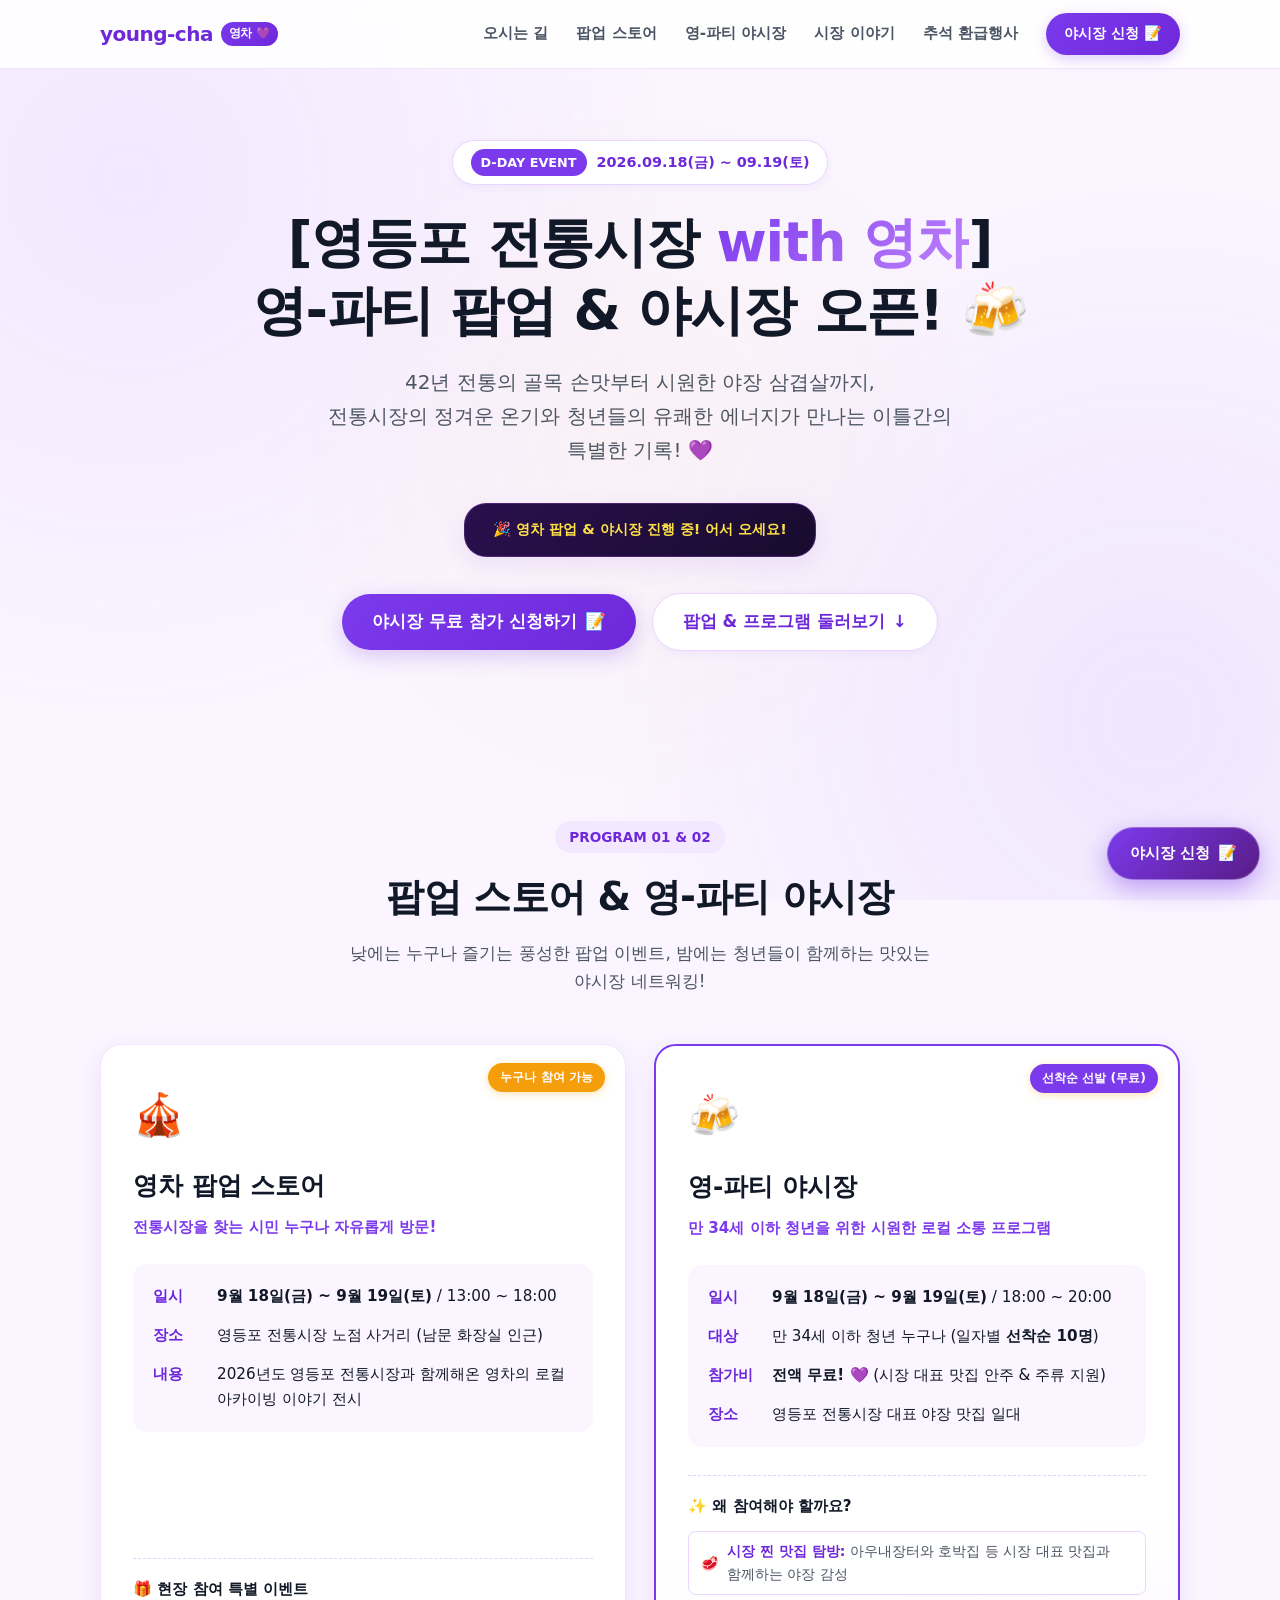
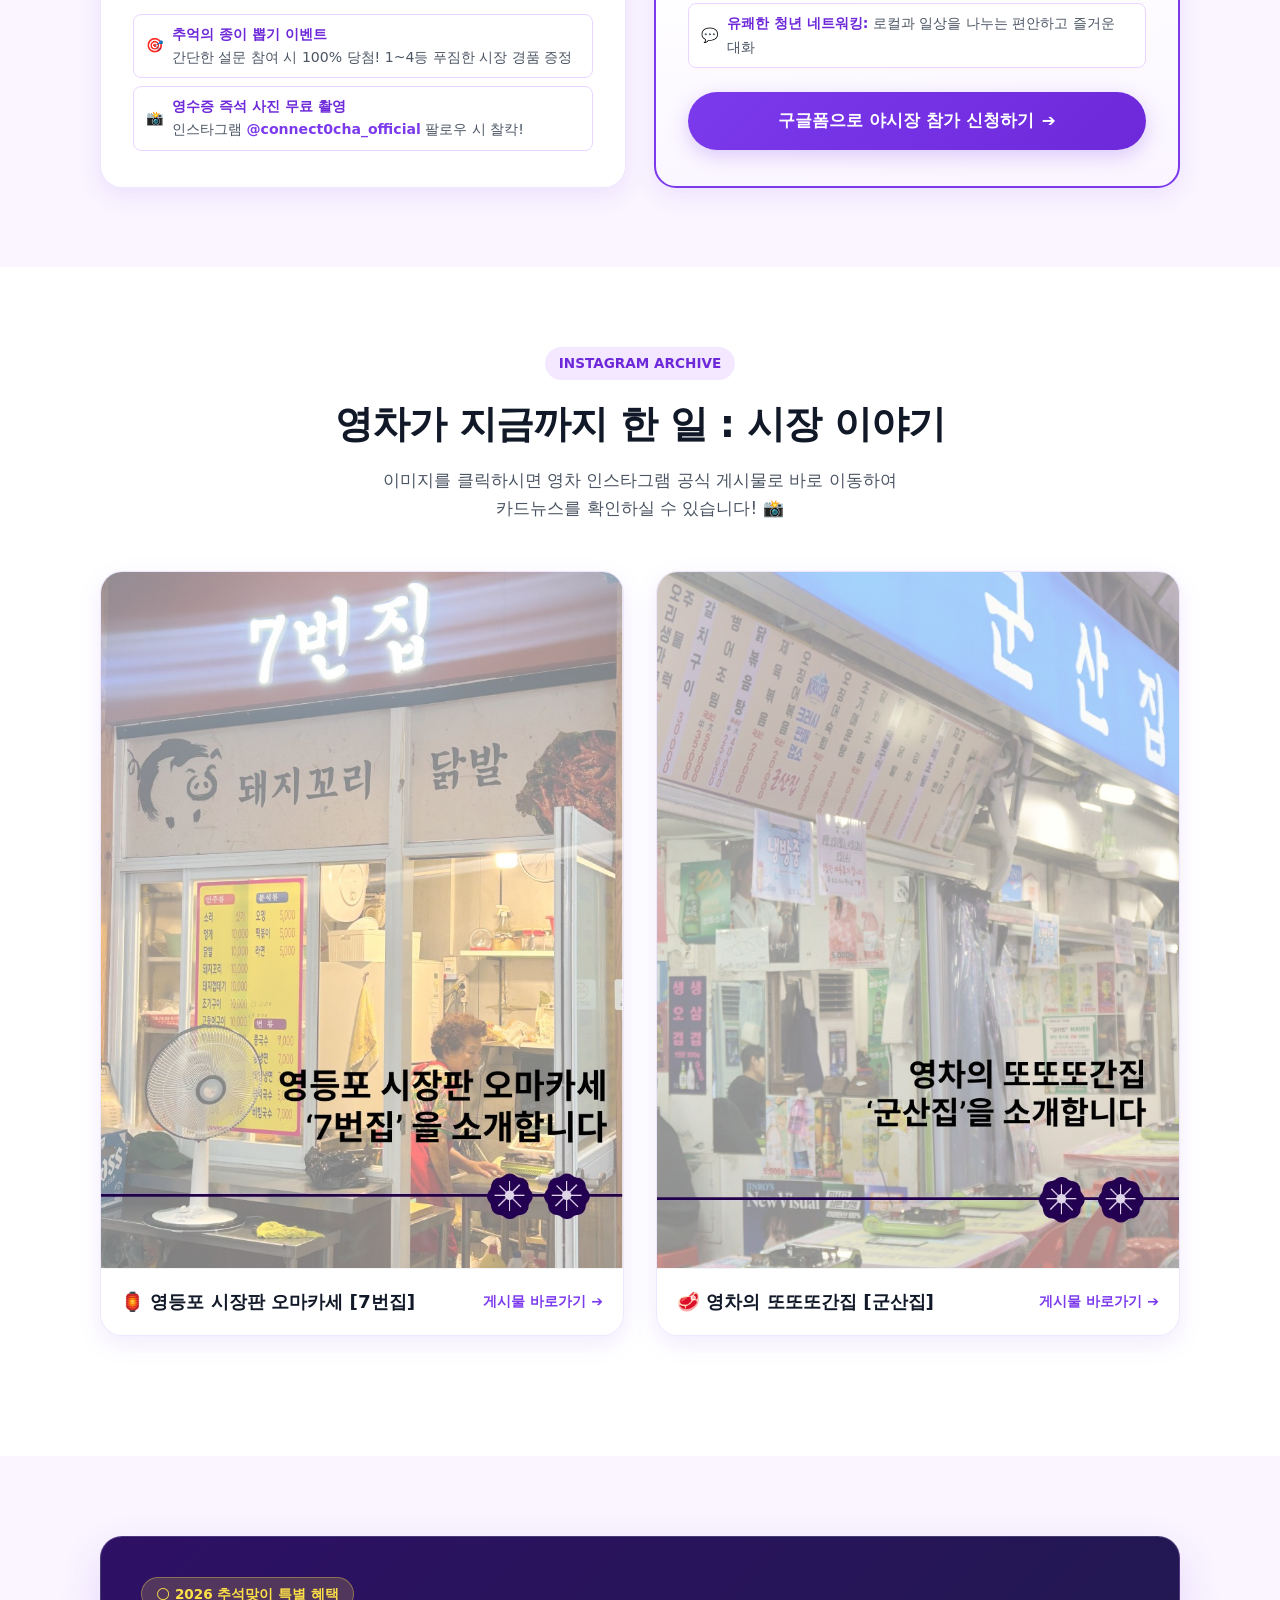
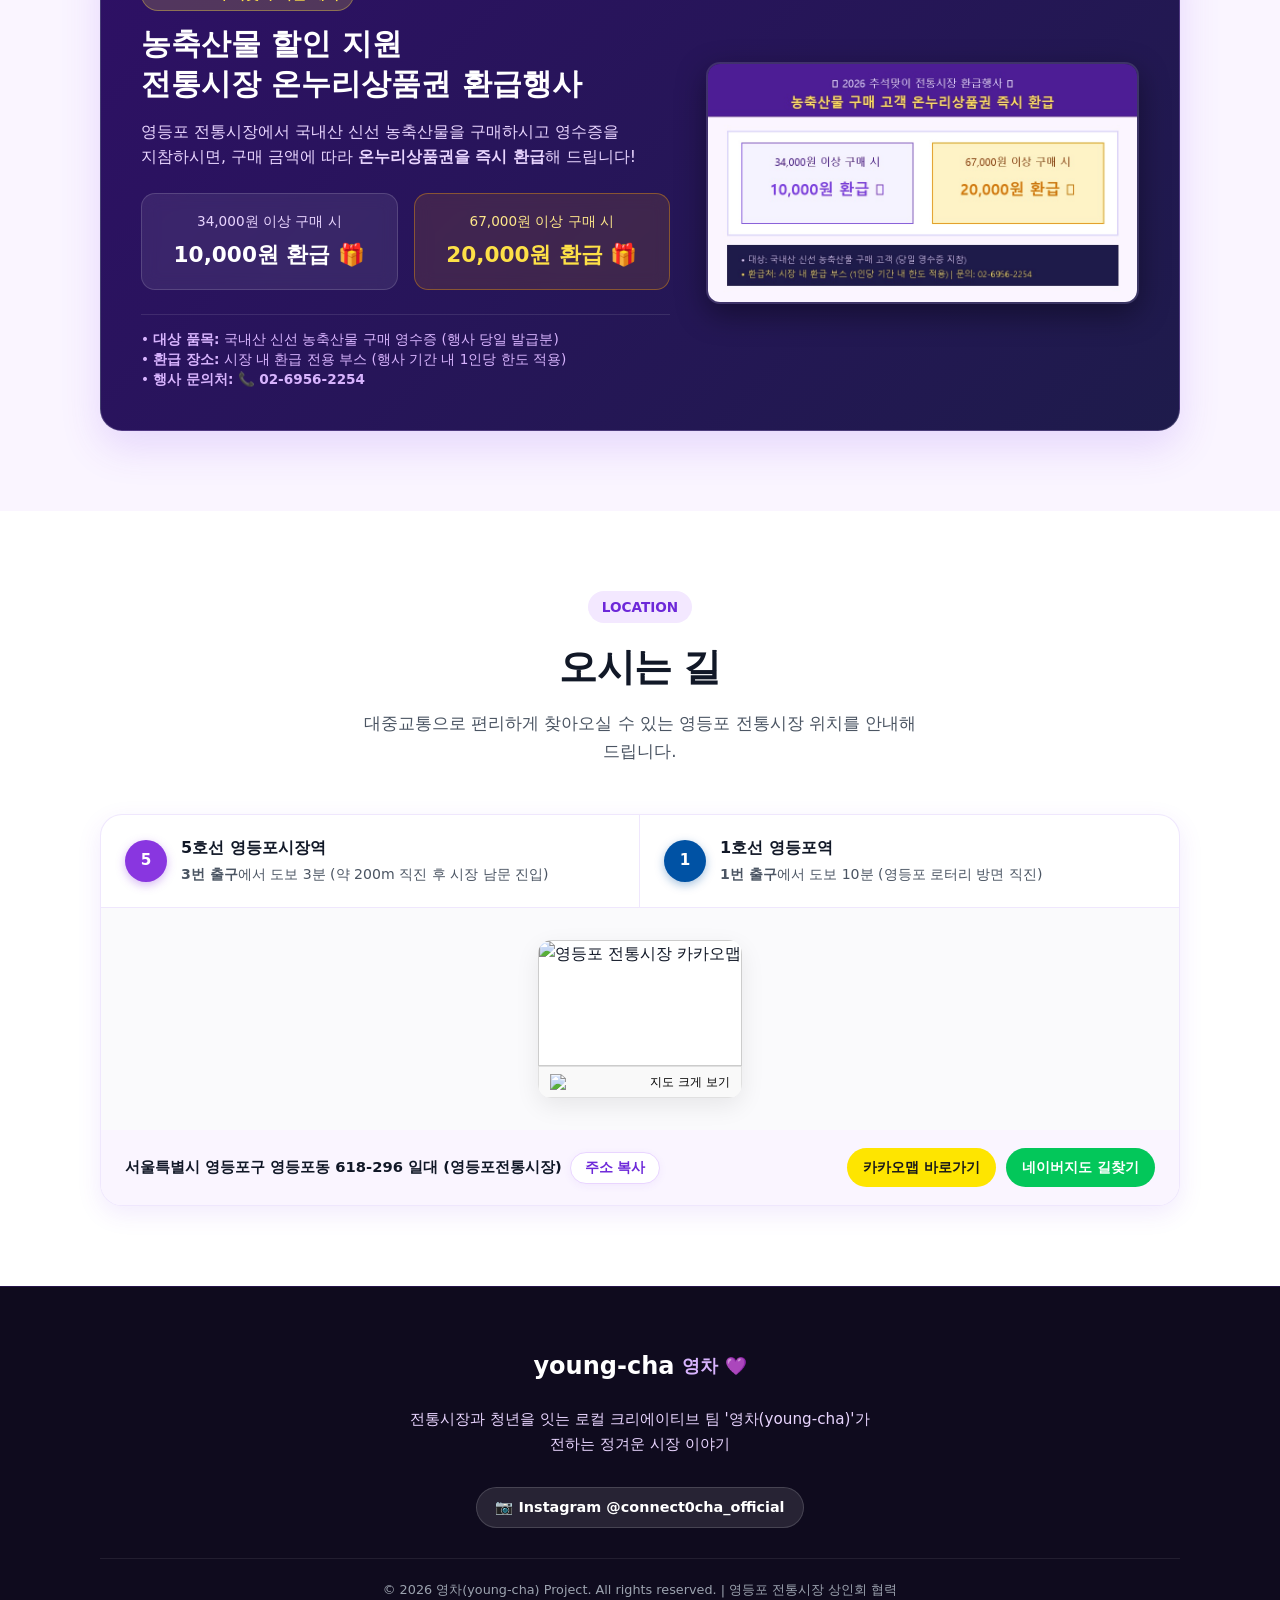
==== commit 4d0e933a: "fix: 모바일 D-Day 타이머 반응형 개선, 야시장 맛집 문구 수정, 지도 버튼 이모티콘 제거 및 메뉴 순서 변경" ====
--- a/index.html
+++ b/index.html
@@ -29,11 +29,11 @@
 
       <!-- 데스크톱 네비게이션 -->
       <nav class="nav-desktop">
+        <a href="#location" class="nav-link">오시는 길</a>
         <a href="#popup" class="nav-link">팝업 스토어</a>
         <a href="#nightmarket" class="nav-link">영-파티 야시장</a>
         <a href="#stories" class="nav-link">시장 이야기</a>
         <a href="#chuseok" class="nav-link">추석 환급행사</a>
-        <a href="#location" class="nav-link">오시는 길</a>
         <a href="https://docs.google.com/forms/d/e/1FAIpQLSfv0fXyxu8cU6Dea35BbrPlyVKg8eiQco507-n66Tb0pVjEPQ/viewform?usp=header" target="_blank" rel="noopener noreferrer" class="nav-cta" id="navApplyBtn">
           야시장 신청 📝
         </a>
@@ -49,11 +49,11 @@
 
     <!-- 모바일 드로어 메뉴 -->
     <nav class="nav-mobile" id="navMobile">
+      <a href="#location" class="nav-link">📍 오시는 길</a>
       <a href="#popup" class="nav-link">🎪 팝업 스토어 안내</a>
       <a href="#nightmarket" class="nav-link">🍻 영-파티 야시장 안내</a>
       <a href="#stories" class="nav-link">📖 영차 시장 이야기 (인스타그램)</a>
       <a href="#chuseok" class="nav-link">🌕 추석 온누리상품권 환급</a>
-      <a href="#location" class="nav-link">📍 오시는 길</a>
       <a href="https://docs.google.com/forms/d/e/1FAIpQLSfv0fXyxu8cU6Dea35BbrPlyVKg8eiQco507-n66Tb0pVjEPQ/viewform?usp=header" target="_blank" rel="noopener noreferrer" class="btn btn-primary" style="margin-top: 10px;">
         야시장 무료 참가 신청하기 📝
       </a>
@@ -186,7 +186,7 @@
             <div class="perk-badges">
               <div class="perk-badge-item">
                 <span>🥩</span>
-                <div><strong>시장 찐 맛집 탐방:</strong> 군산집 삼겹살 & 7번집 안주와 함께하는 야장 감성</div>
+                <div><strong>시장 찐 맛집 탐방:</strong> 아우내장터와 호박집 등 시장 대표 맛집과 함께하는 야장 감성</div>
               </div>
               <div class="perk-badge-item">
                 <span>💬</span>
@@ -340,18 +340,18 @@
         <!-- 주소 정보 및 길찾기 버튼 바 -->
         <div class="map-action-bar">
           <div class="map-address-text">
-            <span>🏠 <strong>서울특별시 영등포구 영등포동 618-296 일대 (영등포전통시장)</strong></span>
+            <span><strong>서울특별시 영등포구 영등포동 618-296 일대 (영등포전통시장)</strong></span>
             <button class="btn btn-secondary" id="copyAddressBtn" style="padding: 6px 14px; font-size: 0.85rem;">
-              주소 복사 📋
+              주소 복사
             </button>
           </div>
 
           <div class="map-btn-group">
             <a href="https://map.kakao.com/?urlX=479685&urlY=1116777&urlLevel=3&map_type=TYPE_MAP&map_hybrid=false" target="_blank" rel="noopener noreferrer" class="map-link-btn map-link-kakao">
-              <span>🟡 카카오맵 바로가기</span>
+              <span>카카오맵 바로가기</span>
             </a>
             <a href="https://map.naver.com/p/search/영등포전통시장" target="_blank" rel="noopener noreferrer" class="map-link-btn map-link-naver">
-              <span>🟢 네이버지도 길찾기</span>
+              <span>네이버지도 길찾기</span>
             </a>
           </div>
         </div>
--- a/style.css
+++ b/style.css
@@ -373,6 +373,7 @@
 .dday-box {
   display: inline-flex;
   align-items: center;
+  justify-content: center;
   gap: 16px;
   background: linear-gradient(135deg, #2A104E, #180B2E);
   color: #FFFFFF;
@@ -381,6 +382,7 @@
   box-shadow: var(--shadow-md);
   margin-bottom: 36px;
   border: 1px solid rgba(168, 85, 247, 0.3);
+  max-width: 100%;
 }
 
 .dday-title {
@@ -389,14 +391,18 @@
   font-weight: 700;
   display: flex;
   align-items: center;
+  justify-content: center;
   gap: 6px;
+  white-space: nowrap;
 }
 
 .dday-digits {
   display: flex;
   align-items: center;
+  justify-content: center;
   gap: 8px;
   font-weight: 800;
+  white-space: nowrap;
 }
 
 .dday-unit {
@@ -406,6 +412,33 @@
   font-size: 1.15rem;
   font-variant-numeric: tabular-nums;
   border: 1px solid rgba(255, 255, 255, 0.15);
+}
+
+@media (max-width: 600px) {
+  .dday-box {
+    flex-direction: column;
+    gap: 10px;
+    padding: 14px 20px;
+    width: 100%;
+    max-width: 330px;
+    margin-left: auto;
+    margin-right: auto;
+    box-sizing: border-box;
+  }
+
+  .dday-title {
+    font-size: 0.88rem;
+  }
+
+  .dday-digits {
+    gap: 6px;
+    font-size: 0.88rem;
+  }
+
+  .dday-unit {
+    padding: 4px 7px;
+    font-size: 1.05rem;
+  }
 }
 
 .hero-actions {
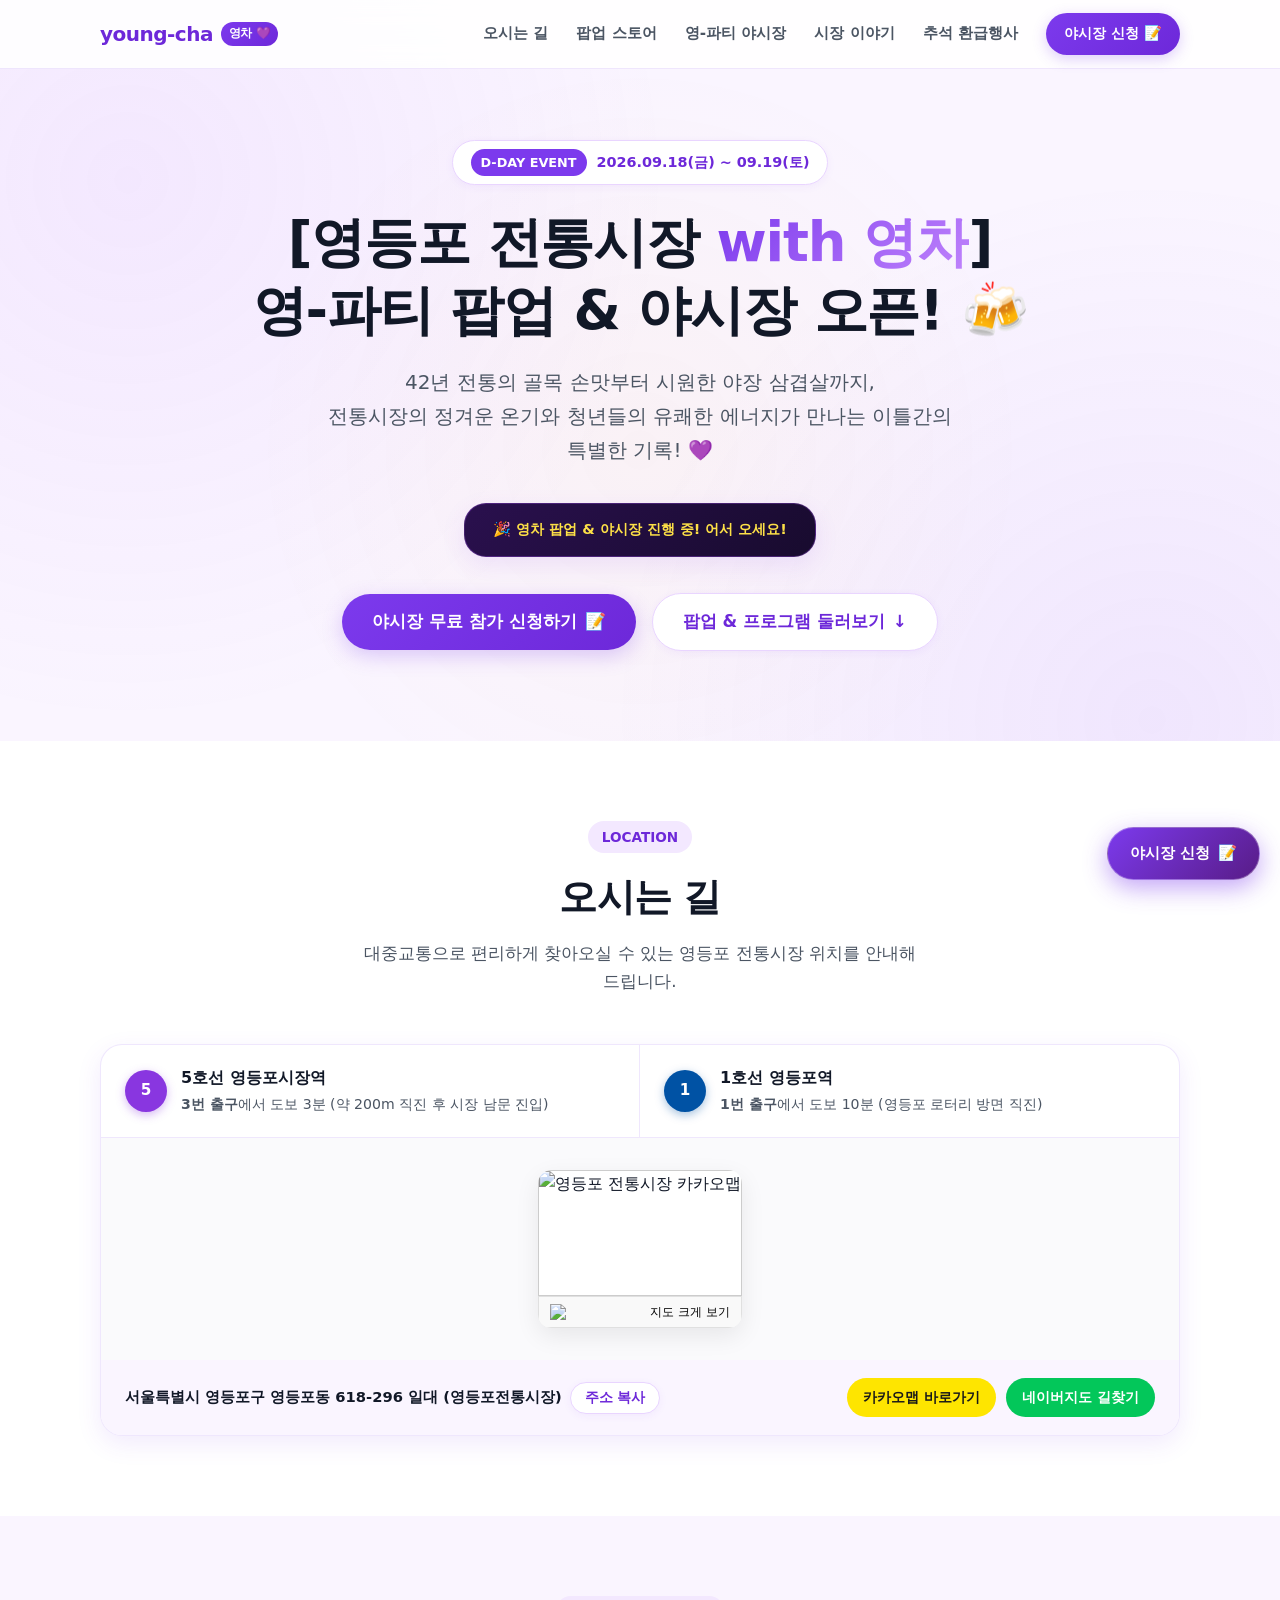
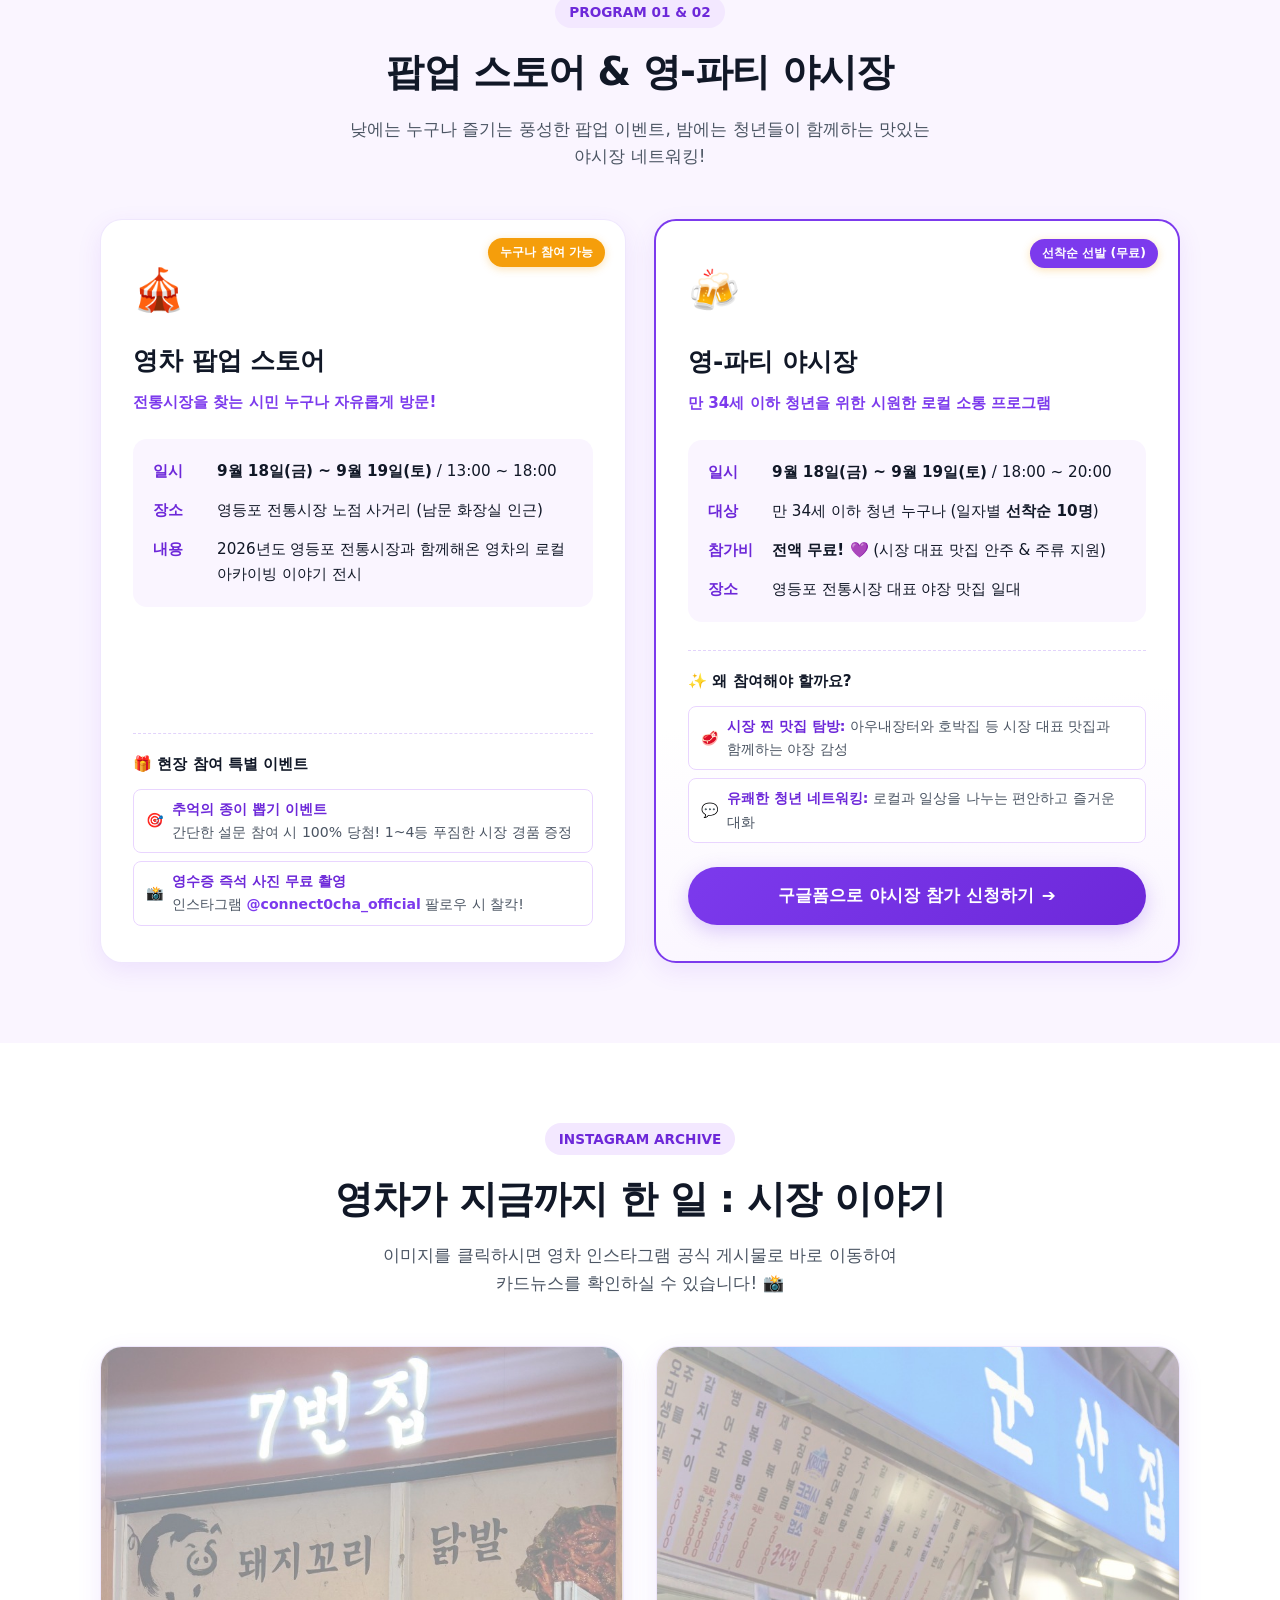
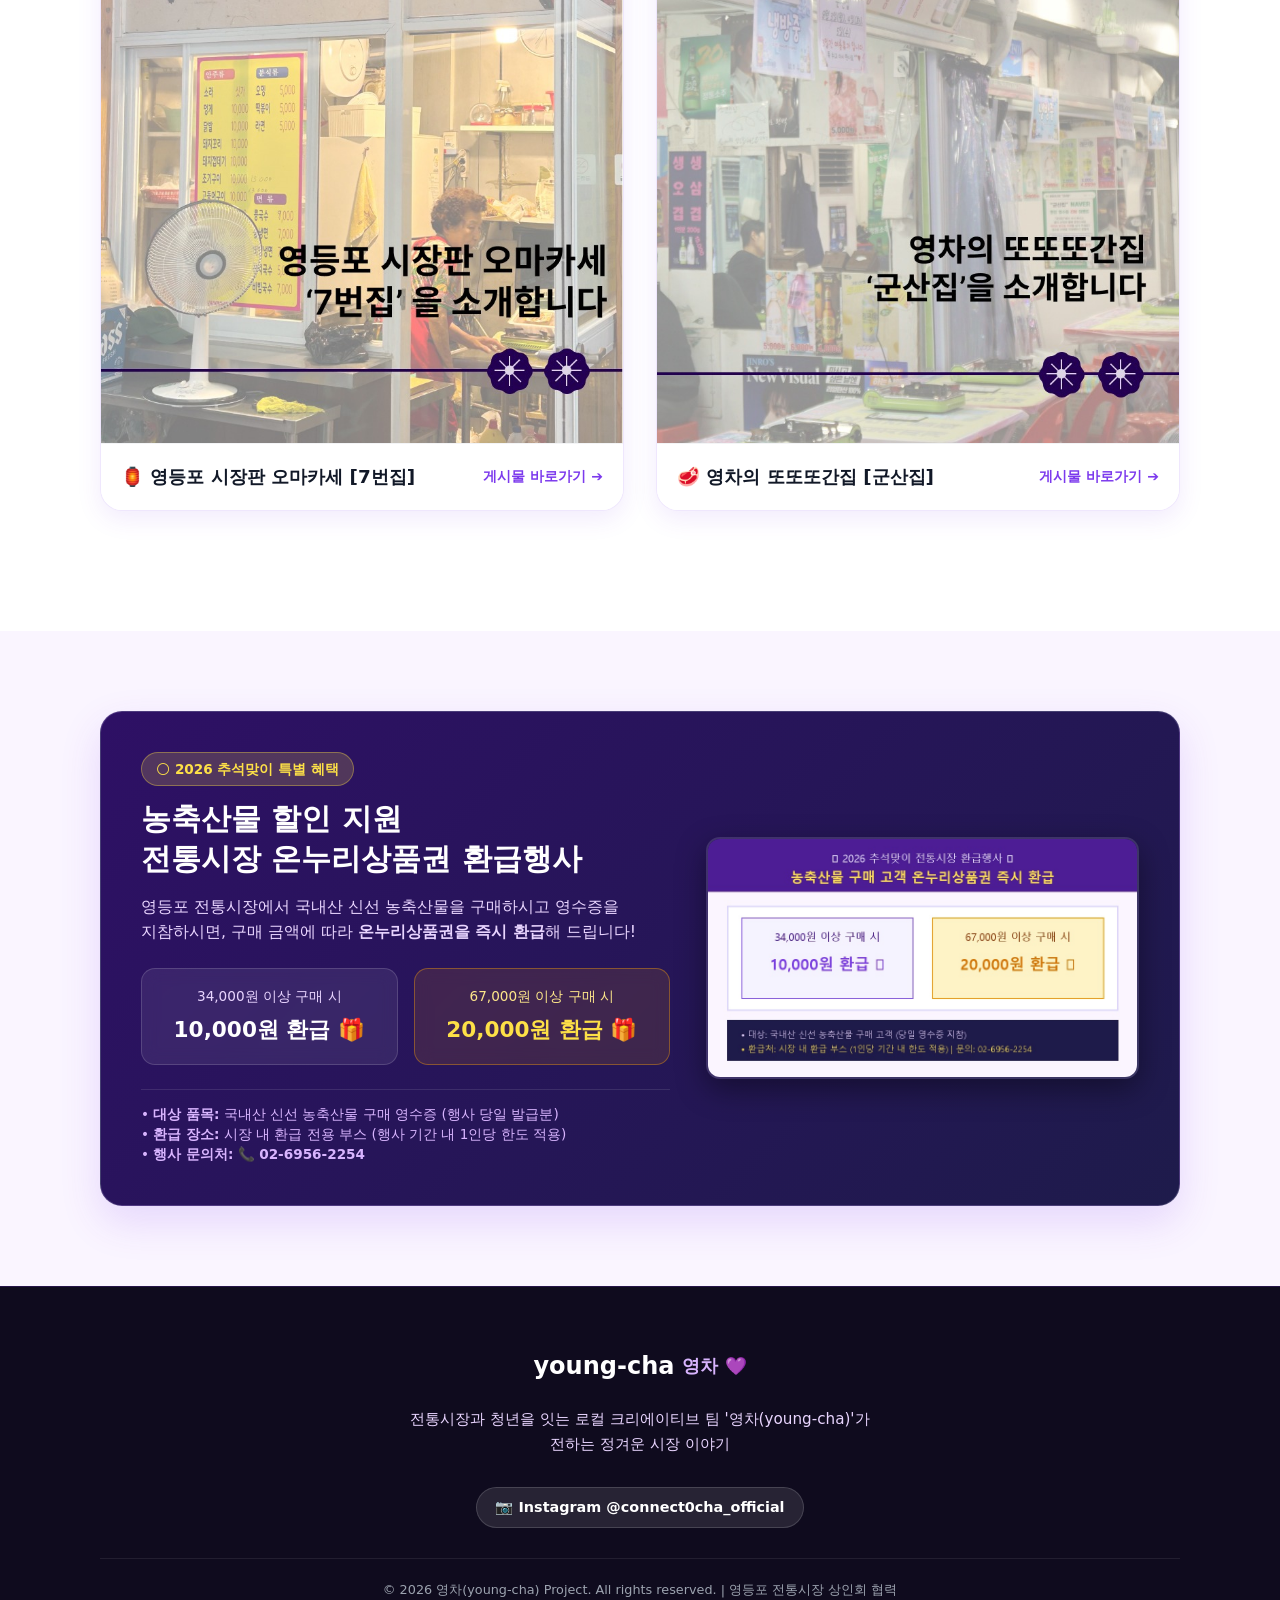
==== commit f1185daa: "fix: 홈 화면 섹션 노출 순서 변경 (오시는 길 -> 팝업/야시장 -> 시장 이야기 -> 추석 환급행사)" ====
--- a/index.html
+++ b/index.html
@@ -102,7 +102,71 @@
     </div>
   </section>
 
-  <!-- 3. 섹션 1: 팝업 스토어 & 영-파티 야시장 안내 -->
+  <!-- 3. 섹션 1: 오시는 길 (사용자 제공 카카오맵 공식 정적 지도 HTML 적용) -->
+  <section class="section" id="location" style="background: #FFFFFF;">
+    <div class="container">
+      <div class="section-header">
+        <span class="section-tag">LOCATION</span>
+        <h2 class="section-title">오시는 길</h2>
+        <p class="section-desc">대중교통으로 편리하게 찾아오실 수 있는 영등포 전통시장 위치를 안내해 드립니다.</p>
+      </div>
+
+      <div class="map-wrapper">
+        <!-- 대중교통 안내 바 -->
+        <div class="map-transit-grid">
+          <div class="transit-item">
+            <div class="subway-badge subway-line5">5</div>
+            <div class="transit-text">
+              <h4>5호선 영등포시장역</h4>
+              <p><strong>3번 출구</strong>에서 도보 3분 (약 200m 직진 후 시장 남문 진입)</p>
+            </div>
+          </div>
+
+          <div class="transit-item">
+            <div class="subway-badge subway-line1">1</div>
+            <div class="transit-text">
+              <h4>1호선 영등포역</h4>
+              <p><strong>1번 출구</strong>에서 도보 10분 (영등포 로터리 방면 직진)</p>
+            </div>
+          </div>
+        </div>
+
+        <!-- 사용자 제공 카카오맵 공식 정적 지도 영역 -->
+        <div class="kakaomap-custom-container">
+          <div class="kakaomap-custom-wrap">
+            <a href="https://map.kakao.com/?urlX=479685&urlY=1116777&urlLevel=3&map_type=TYPE_MAP&map_hybrid=false" target="_blank" class="kakaomap-static-link" title="카카오맵에서 크게 보기">
+              <img width="504" height="310" src="https://staticmap.kakao.com/map/mapservice?FORMAT=PNG&SCALE=2.5&MX=479685&MY=1116778&S=0&IW=504&IH=310&LANG=0&COORDSTM=WCONGNAMUL&logo=kakao_logo" style="border:1px solid #ccc" alt="영등포 전통시장 카카오맵">
+            </a>
+            <div class="hide" style="overflow:hidden;padding:7px 11px;border:1px solid #dfdfdf;border-color:rgba(0,0,0,.1);border-radius:0 0 2px 2px;background-color:#f9f9f9;width:100%;max-width:504px;box-sizing:border-box;">
+              <strong style="float: left;"><img src="//t1.kakaocdn.net/localimg/localimages/07/2018/pc/common/logo_kakaomap.png" width="72" height="16" alt="카카오맵"></strong>
+              <div style="float: right;position:relative"><a style="font-size:12px;text-decoration:none;float:left;height:15px;padding-top:1px;line-height:15px;color:#000" target="_blank" href="https://map.kakao.com/?urlX=479685&urlY=1116777&urlLevel=3&map_type=TYPE_MAP&map_hybrid=false">지도 크게 보기</a></div>
+            </div>
+          </div>
+        </div>
+
+        <!-- 주소 정보 및 길찾기 버튼 바 -->
+        <div class="map-action-bar">
+          <div class="map-address-text">
+            <span><strong>서울특별시 영등포구 영등포동 618-296 일대 (영등포전통시장)</strong></span>
+            <button class="btn btn-secondary" id="copyAddressBtn" style="padding: 6px 14px; font-size: 0.85rem;">
+              주소 복사
+            </button>
+          </div>
+
+          <div class="map-btn-group">
+            <a href="https://map.kakao.com/?urlX=479685&urlY=1116777&urlLevel=3&map_type=TYPE_MAP&map_hybrid=false" target="_blank" rel="noopener noreferrer" class="map-link-btn map-link-kakao">
+              <span>카카오맵 바로가기</span>
+            </a>
+            <a href="https://map.naver.com/p/search/영등포전통시장" target="_blank" rel="noopener noreferrer" class="map-link-btn map-link-naver">
+              <span>네이버지도 길찾기</span>
+            </a>
+          </div>
+        </div>
+      </div>
+    </div>
+  </section>
+
+  <!-- 4. 섹션 2: 팝업 스토어 & 영-파티 야시장 안내 -->
   <section class="section" id="popup">
     <div class="container">
       <div class="section-header">
@@ -206,7 +270,7 @@
     </div>
   </section>
 
-  <!-- 4. 섹션 2: 영차가 지금까지 한 일 - 시장 이야기 (실제 첨부 인스타그램 이미지 가로 병렬 그리드) -->
+  <!-- 5. 섹션 3: 영차가 지금까지 한 일 - 시장 이야기 (실제 첨부 인스타그램 이미지 가로 병렬 그리드) -->
   <section class="section" id="stories" style="background: #FFFFFF;">
     <div class="container">
       <div class="section-header">
@@ -258,7 +322,7 @@
     </div>
   </section>
 
-  <!-- 5. 섹션 3: 추석맞이 전통시장 온누리상품권/환급 행사 안내 -->
+  <!-- 6. 섹션 4: 추석맞이 전통시장 온누리상품권/환급 행사 안내 -->
   <section class="section" id="chuseok">
     <div class="container">
       <div class="chuseok-card">
@@ -295,70 +359,6 @@
     </div>
   </section>
 
-  <!-- 6. 섹션 4: 오시는 길 (사용자 제공 카카오맵 공식 정적 지도 HTML 적용) -->
-  <section class="section" id="location" style="background: #FFFFFF;">
-    <div class="container">
-      <div class="section-header">
-        <span class="section-tag">LOCATION</span>
-        <h2 class="section-title">오시는 길</h2>
-        <p class="section-desc">대중교통으로 편리하게 찾아오실 수 있는 영등포 전통시장 위치를 안내해 드립니다.</p>
-      </div>
-
-      <div class="map-wrapper">
-        <!-- 대중교통 안내 바 -->
-        <div class="map-transit-grid">
-          <div class="transit-item">
-            <div class="subway-badge subway-line5">5</div>
-            <div class="transit-text">
-              <h4>5호선 영등포시장역</h4>
-              <p><strong>3번 출구</strong>에서 도보 3분 (약 200m 직진 후 시장 남문 진입)</p>
-            </div>
-          </div>
-
-          <div class="transit-item">
-            <div class="subway-badge subway-line1">1</div>
-            <div class="transit-text">
-              <h4>1호선 영등포역</h4>
-              <p><strong>1번 출구</strong>에서 도보 10분 (영등포 로터리 방면 직진)</p>
-            </div>
-          </div>
-        </div>
-
-        <!-- 사용자 제공 카카오맵 공식 정적 지도 영역 -->
-        <div class="kakaomap-custom-container">
-          <div class="kakaomap-custom-wrap">
-            <a href="https://map.kakao.com/?urlX=479685&urlY=1116777&urlLevel=3&map_type=TYPE_MAP&map_hybrid=false" target="_blank" class="kakaomap-static-link" title="카카오맵에서 크게 보기">
-              <img width="504" height="310" src="https://staticmap.kakao.com/map/mapservice?FORMAT=PNG&SCALE=2.5&MX=479685&MY=1116778&S=0&IW=504&IH=310&LANG=0&COORDSTM=WCONGNAMUL&logo=kakao_logo" style="border:1px solid #ccc" alt="영등포 전통시장 카카오맵">
-            </a>
-            <div class="hide" style="overflow:hidden;padding:7px 11px;border:1px solid #dfdfdf;border-color:rgba(0,0,0,.1);border-radius:0 0 2px 2px;background-color:#f9f9f9;width:100%;max-width:504px;box-sizing:border-box;">
-              <strong style="float: left;"><img src="//t1.kakaocdn.net/localimg/localimages/07/2018/pc/common/logo_kakaomap.png" width="72" height="16" alt="카카오맵"></strong>
-              <div style="float: right;position:relative"><a style="font-size:12px;text-decoration:none;float:left;height:15px;padding-top:1px;line-height:15px;color:#000" target="_blank" href="https://map.kakao.com/?urlX=479685&urlY=1116777&urlLevel=3&map_type=TYPE_MAP&map_hybrid=false">지도 크게 보기</a></div>
-            </div>
-          </div>
-        </div>
-
-        <!-- 주소 정보 및 길찾기 버튼 바 -->
-        <div class="map-action-bar">
-          <div class="map-address-text">
-            <span><strong>서울특별시 영등포구 영등포동 618-296 일대 (영등포전통시장)</strong></span>
-            <button class="btn btn-secondary" id="copyAddressBtn" style="padding: 6px 14px; font-size: 0.85rem;">
-              주소 복사
-            </button>
-          </div>
-
-          <div class="map-btn-group">
-            <a href="https://map.kakao.com/?urlX=479685&urlY=1116777&urlLevel=3&map_type=TYPE_MAP&map_hybrid=false" target="_blank" rel="noopener noreferrer" class="map-link-btn map-link-kakao">
-              <span>카카오맵 바로가기</span>
-            </a>
-            <a href="https://map.naver.com/p/search/영등포전통시장" target="_blank" rel="noopener noreferrer" class="map-link-btn map-link-naver">
-              <span>네이버지도 길찾기</span>
-            </a>
-          </div>
-        </div>
-      </div>
-    </div>
-  </section>
-
   <!-- 7. 푸터 (Footer) -->
   <footer class="footer">
     <div class="container footer-inner">
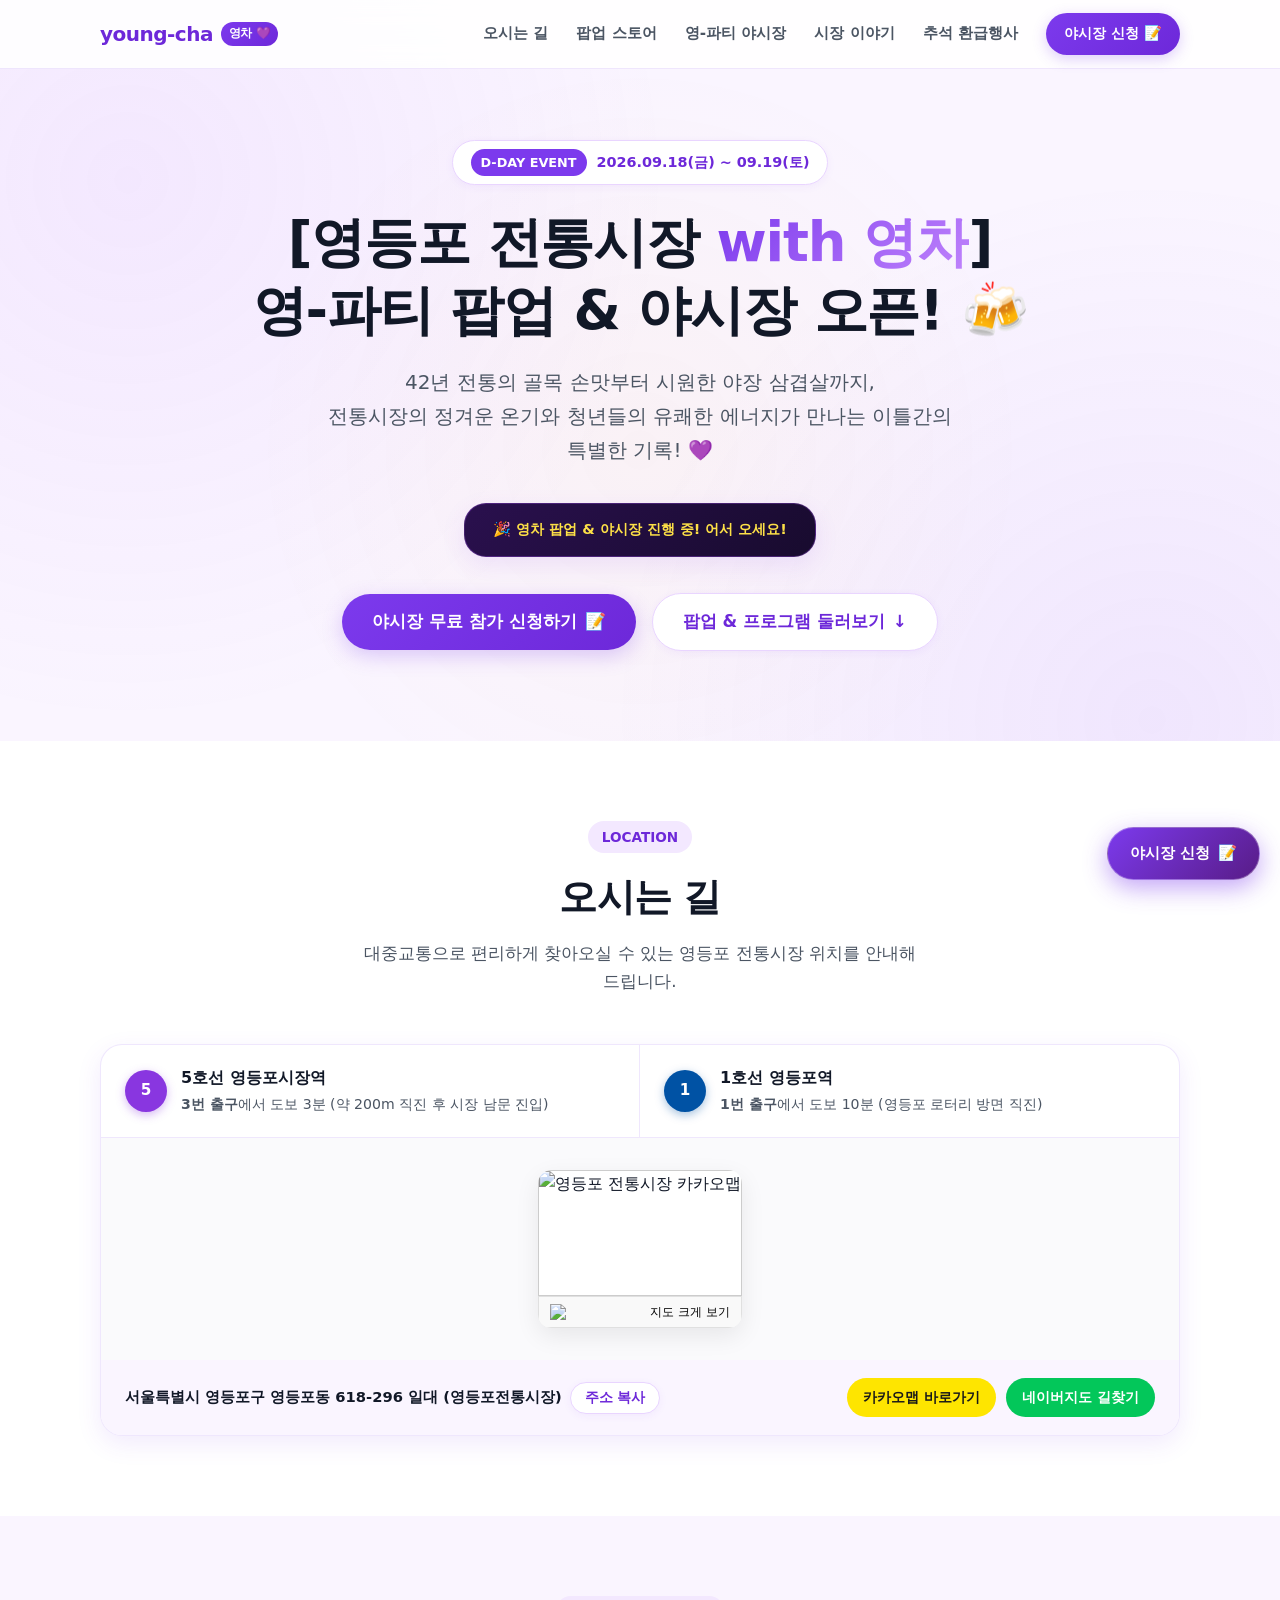
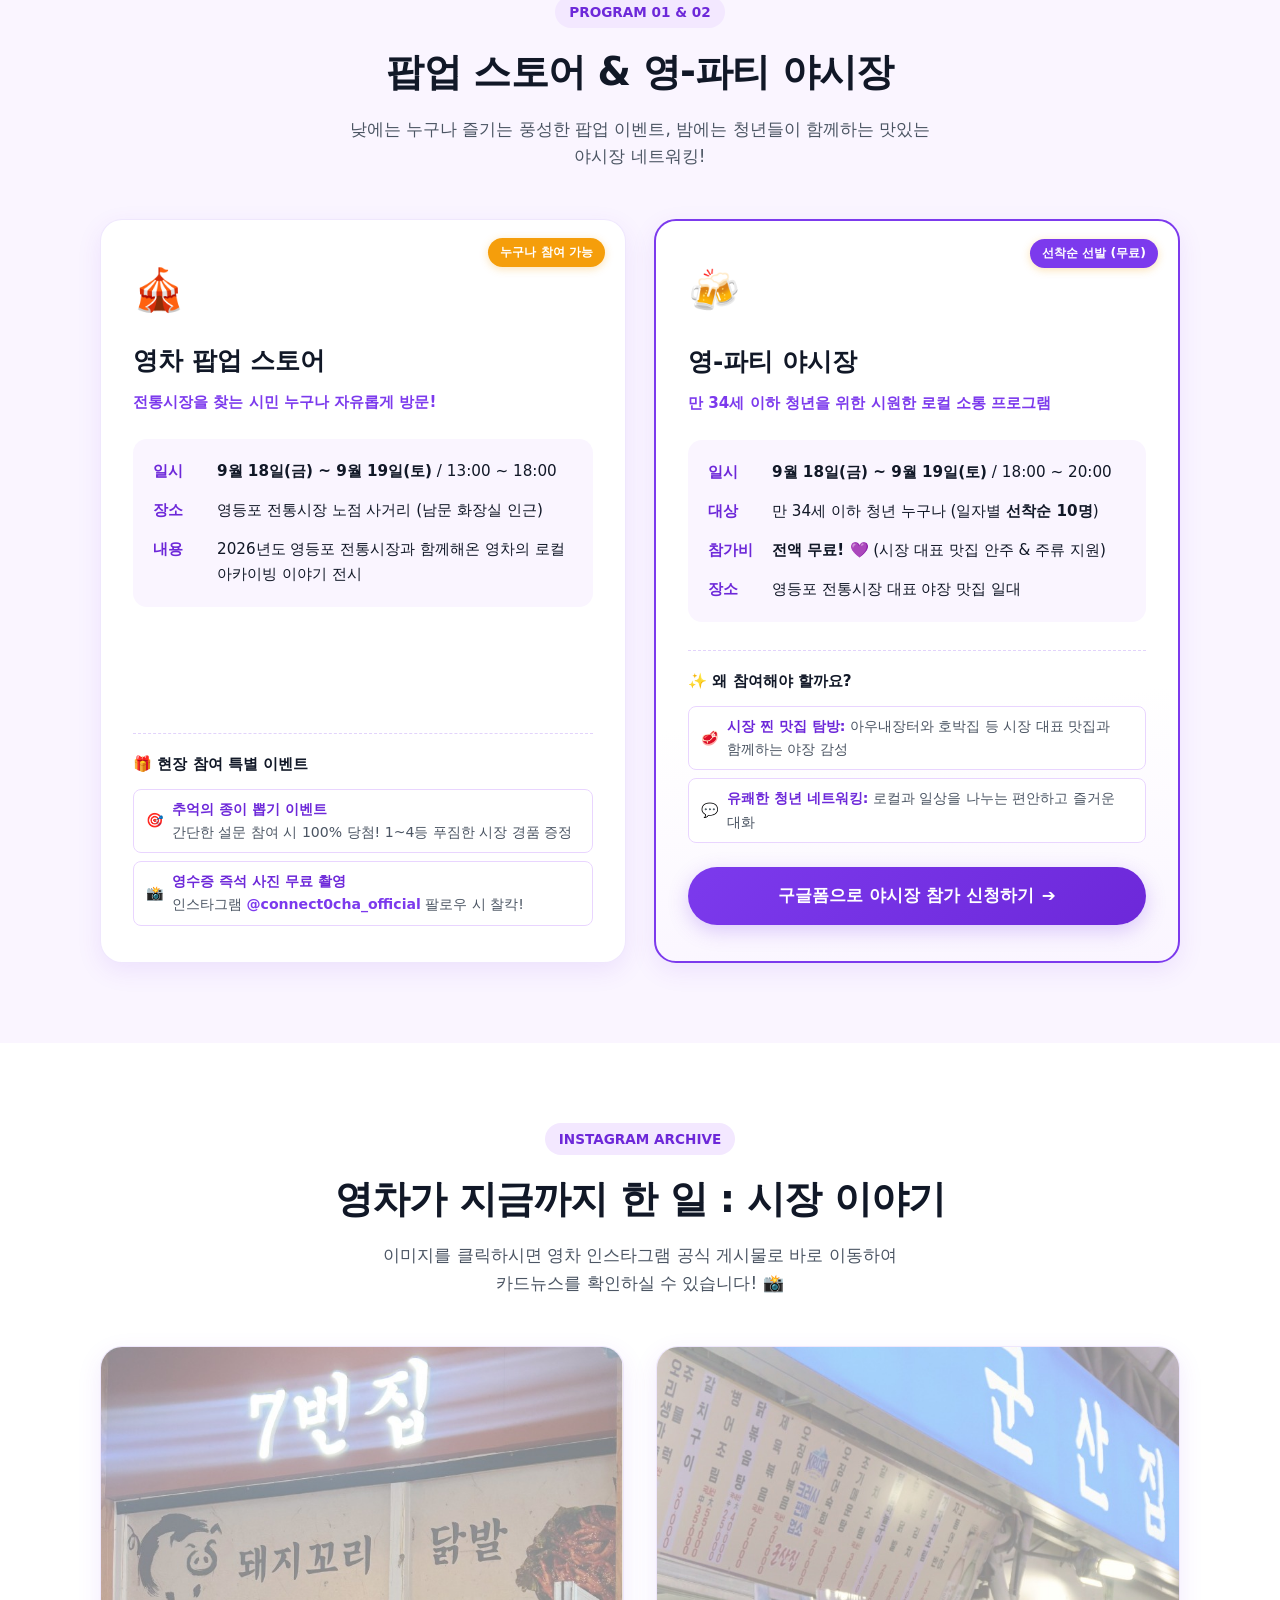
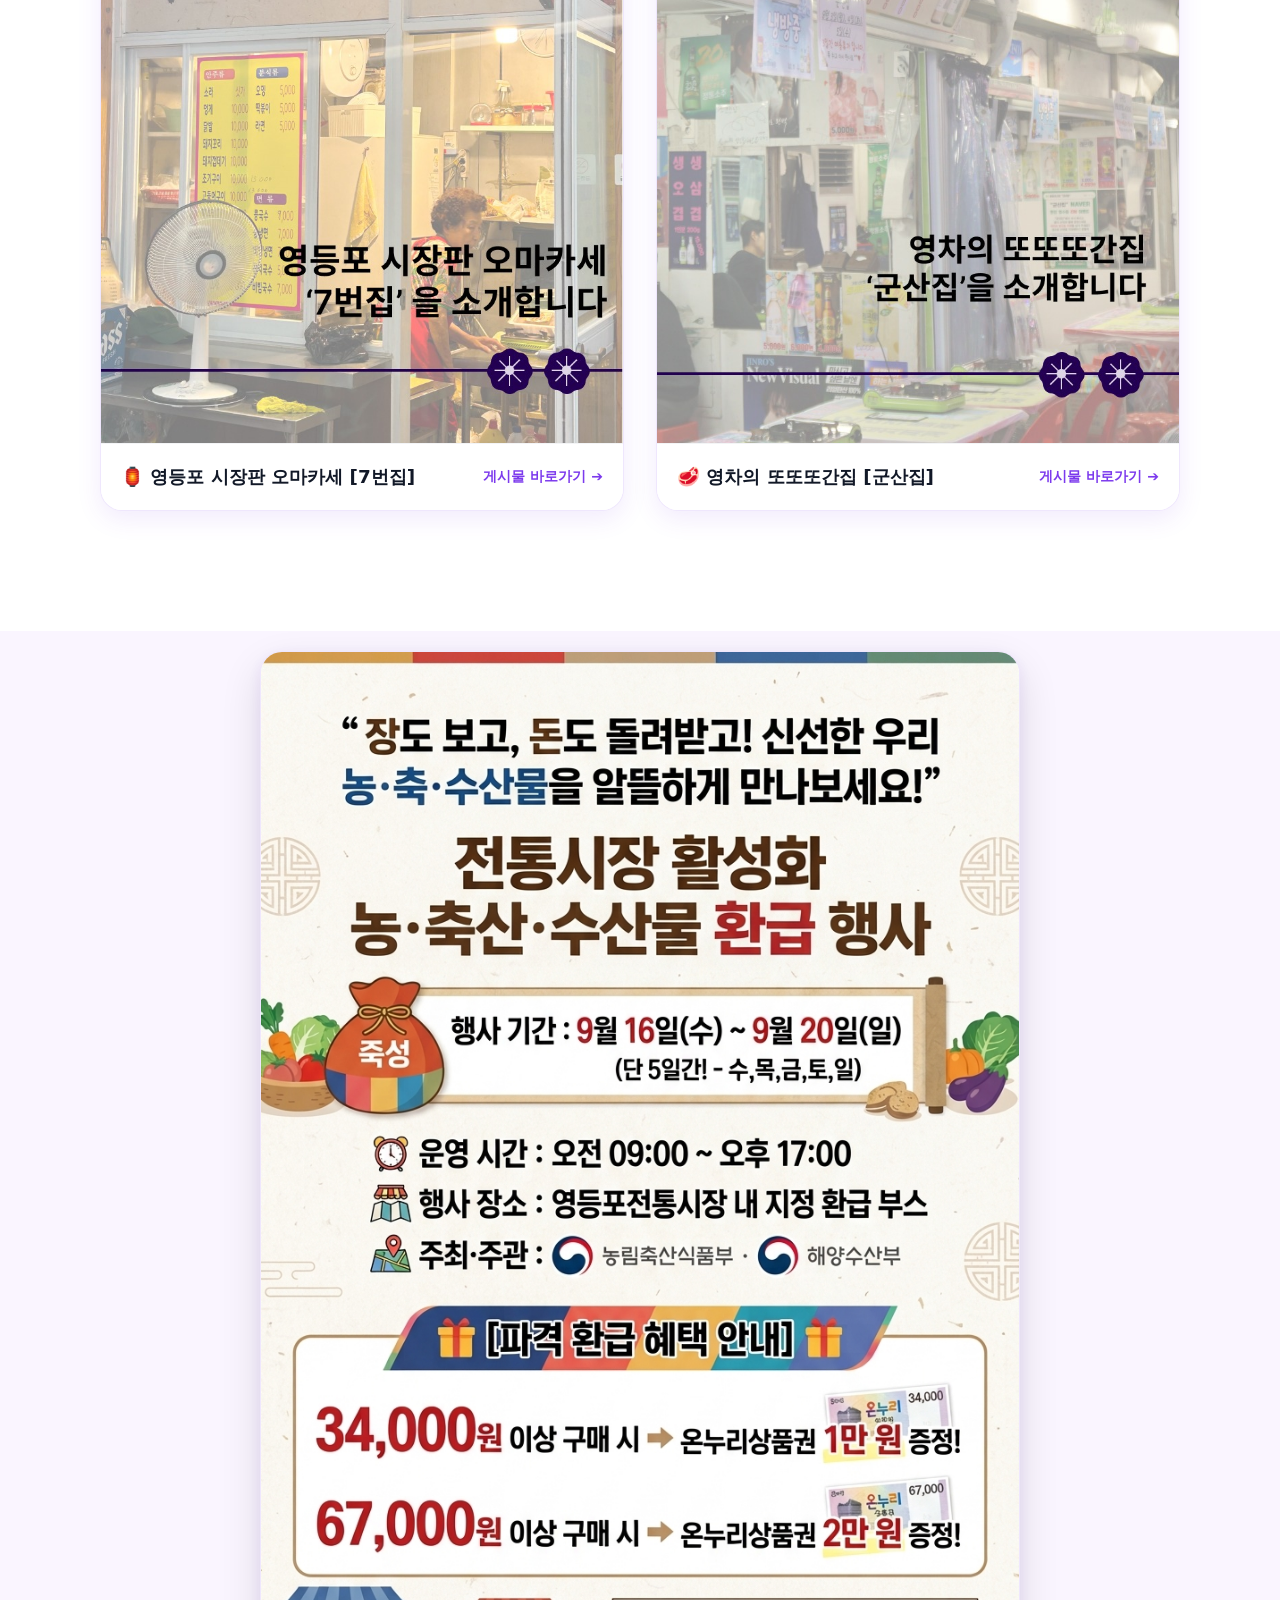
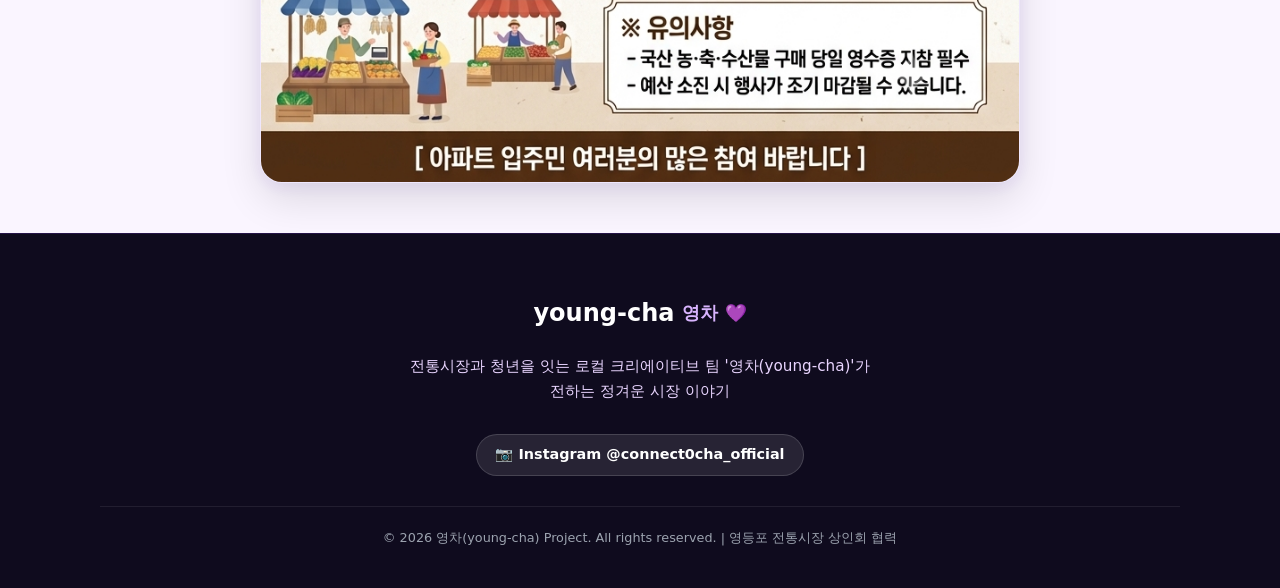
==== commit 6f3cbdc8: "feat: 추석 온누리상품권 환급 섹션 공식 포스터 이미지로 교체" ====
--- a/index.html
+++ b/index.html
@@ -323,37 +323,16 @@
   </section>
 
   <!-- 6. 섹션 4: 추석맞이 전통시장 온누리상품권/환급 행사 안내 -->
-  <section class="section" id="chuseok">
-    <div class="container">
-      <div class="chuseok-card">
-        <div class="chuseok-info">
-          <span class="chuseok-badge">🌕 2026 추석맞이 특별 혜택</span>
-          <h2 class="chuseok-title">농축산물 할인 지원<br>전통시장 온누리상품권 환급행사</h2>
-          <p class="chuseok-desc">
-            영등포 전통시장에서 국내산 신선 농축산물을 구매하시고 영수증을 지참하시면, 
-            구매 금액에 따라 <strong>온누리상품권을 즉시 환급</strong>해 드립니다!
-          </p>
-
-          <div class="refund-boxes">
-            <div class="refund-box">
-              <div class="refund-condition">34,000원 이상 구매 시</div>
-              <div class="refund-amount">10,000원 환급 🎁</div>
-            </div>
-            <div class="refund-box gold">
-              <div class="refund-condition">67,000원 이상 구매 시</div>
-              <div class="refund-amount">20,000원 환급 🎁</div>
-            </div>
-          </div>
-
-          <div class="chuseok-notice">
-            <p>• <strong>대상 품목:</strong> 국내산 신선 농축산물 구매 영수증 (행사 당일 발급분)</p>
-            <p>• <strong>환급 장소:</strong> 시장 내 환급 전용 부스 (행사 기간 내 1인당 한도 적용)</p>
-            <p>• <strong>행사 문의처:</strong> 📞 <strong>02-6956-2254</strong></p>
-          </div>
-        </div>
-
-        <div class="chuseok-img-wrap">
-          <img src="images/chuseok_event.jpg" alt="추석맞이 농축산물 할인 지원 전통시장 환급행사 안내 현수막">
+  <section class="section chuseok-section" id="chuseok">
+    <div class="container">
+      <div class="chuseok-poster-card fade-in-section">
+        <div class="chuseok-poster-wrapper">
+          <img 
+            src="images/chuseok_poster.png" 
+            alt="전통시장 활성화 농·축산·수산물 온누리상품권 환급 행사 안내 포스터" 
+            class="chuseok-poster-img"
+            loading="lazy"
+          >
         </div>
       </div>
     </div>
--- a/style.css
+++ b/style.css
@@ -793,117 +793,41 @@
   margin-top: 10px;
 }
 
-/* 9. 섹션 3: 추석 환급 행사 */
-.chuseok-card {
-  background: linear-gradient(135deg, #2E1065, #1E1B4B);
+/* 9. 섹션 3: 추석 환급 행사 포스터 */
+.chuseok-section {
+  padding-top: 20px;
+  padding-bottom: 50px;
+}
+
+.chuseok-poster-card {
+  display: flex;
+  justify-content: center;
+  align-items: center;
+  width: 100%;
+}
+
+.chuseok-poster-wrapper {
+  max-width: 760px;
+  width: 100%;
   border-radius: var(--radius-lg);
-  color: #FFFFFF;
-  padding: 40px;
-  box-shadow: var(--shadow-lg);
-  border: 1px solid rgba(221, 214, 254, 0.2);
-  display: grid;
-  grid-template-columns: 1.1fr 0.9fr;
-  gap: 36px;
-  align-items: center;
-}
-
-@media (max-width: 920px) {
-  .chuseok-card {
-    grid-template-columns: 1fr;
-    padding: 28px 20px;
-    gap: 28px;
-  }
-}
-
-.chuseok-badge {
-  display: inline-flex;
-  align-items: center;
-  gap: 6px;
-  background: rgba(253, 224, 71, 0.18);
-  color: var(--accent-yellow);
-  font-size: 0.85rem;
-  font-weight: 800;
-  padding: 5px 14px;
-  border-radius: var(--radius-full);
-  margin-bottom: 14px;
-  border: 1px solid rgba(253, 224, 71, 0.35);
-}
-
-.chuseok-title {
-  font-size: clamp(1.4rem, 2.6vw, 1.85rem);
-  font-weight: 900;
-  line-height: 1.35;
-  margin-bottom: 14px;
-  color: #FFFFFF;
-}
-
-.chuseok-desc {
-  font-size: 0.98rem;
-  color: var(--primary-200);
-  line-height: 1.6;
-  margin-bottom: 24px;
-}
-
-.refund-boxes {
-  display: grid;
-  grid-template-columns: 1fr 1fr;
-  gap: 16px;
-  margin-bottom: 24px;
-}
-
-@media (max-width: 480px) {
-  .refund-boxes {
-    grid-template-columns: 1fr;
-  }
-}
-
-.refund-box {
-  background: rgba(255, 255, 255, 0.08);
-  backdrop-filter: blur(8px);
-  border: 1px solid rgba(255, 255, 255, 0.15);
-  padding: 16px;
-  border-radius: var(--radius-md);
-  text-align: center;
-}
-
-.refund-box.gold {
-  background: rgba(245, 158, 11, 0.12);
-  border-color: rgba(245, 158, 11, 0.4);
-}
-
-.refund-condition {
-  font-size: 0.85rem;
-  color: var(--primary-200);
-  margin-bottom: 4px;
-}
-
-.refund-box.gold .refund-condition {
-  color: #FDE68A;
-}
-
-.refund-amount {
-  font-size: 1.35rem;
-  font-weight: 900;
-  color: #FFFFFF;
-}
-
-.refund-box.gold .refund-amount {
-  color: var(--accent-yellow);
-}
-
-.chuseok-notice {
-  font-size: 0.85rem;
-  color: var(--primary-300);
-  line-height: 1.5;
-  border-top: 1px solid rgba(255, 255, 255, 0.1);
-  padding-top: 14px;
-}
-
-.chuseok-img-wrap {
-  border-radius: var(--radius-md);
   overflow: hidden;
-  box-shadow: 0 10px 30px rgba(0, 0, 0, 0.4);
-  border: 2px solid rgba(255, 255, 255, 0.12);
+  box-shadow: 0 16px 40px rgba(0, 0, 0, 0.12), 0 4px 16px rgba(124, 58, 237, 0.08);
+  border: 1.5px solid var(--border-light);
+  background: #FFFFFF;
+  transition: var(--transition-bounce);
+}
+
+.chuseok-poster-wrapper:hover {
+  transform: translateY(-4px);
+  box-shadow: 0 24px 50px rgba(124, 58, 237, 0.2);
+  border-color: var(--brand-purple-light);
+}
+
+.chuseok-poster-img {
+  width: 100%;
+  height: auto;
+  display: block;
+  object-fit: contain;
 }
 
 /* 10. 섹션 4: 오시는 길 & 카카오맵 공식 정적 지도 */
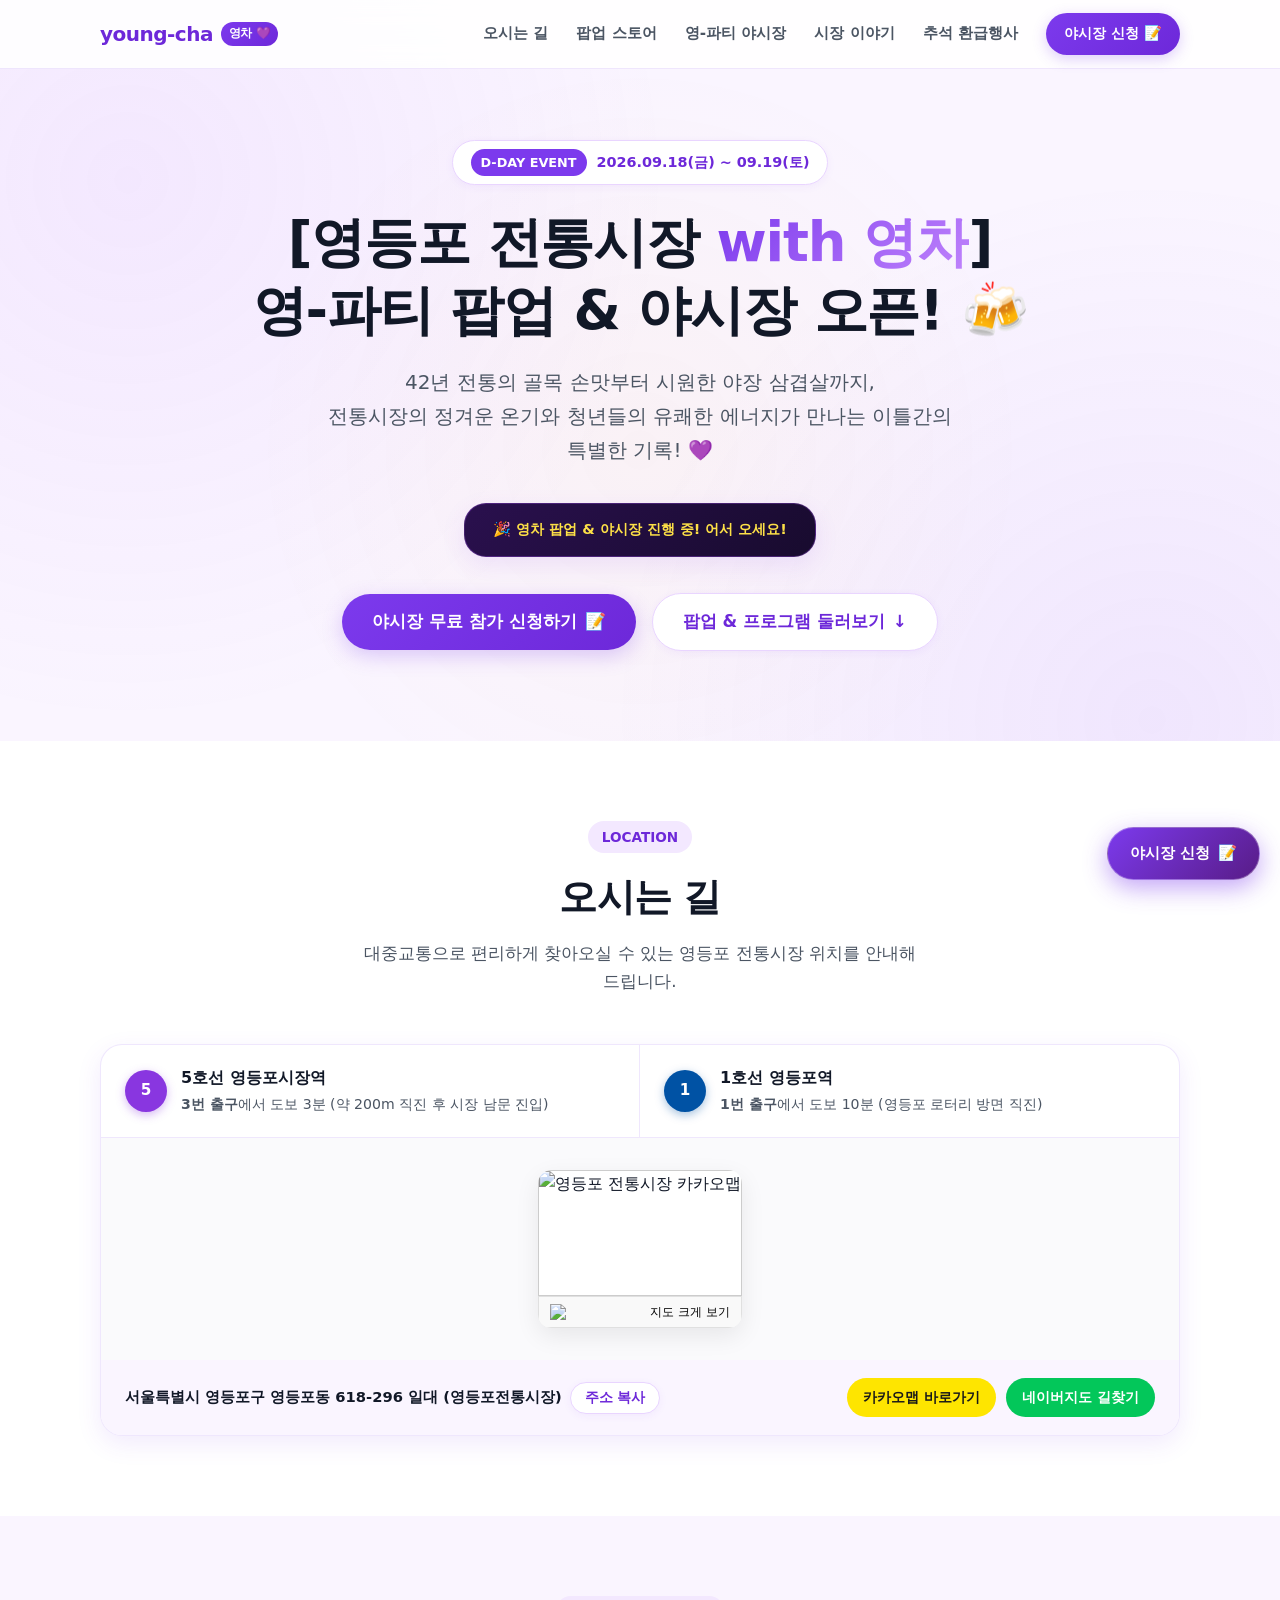
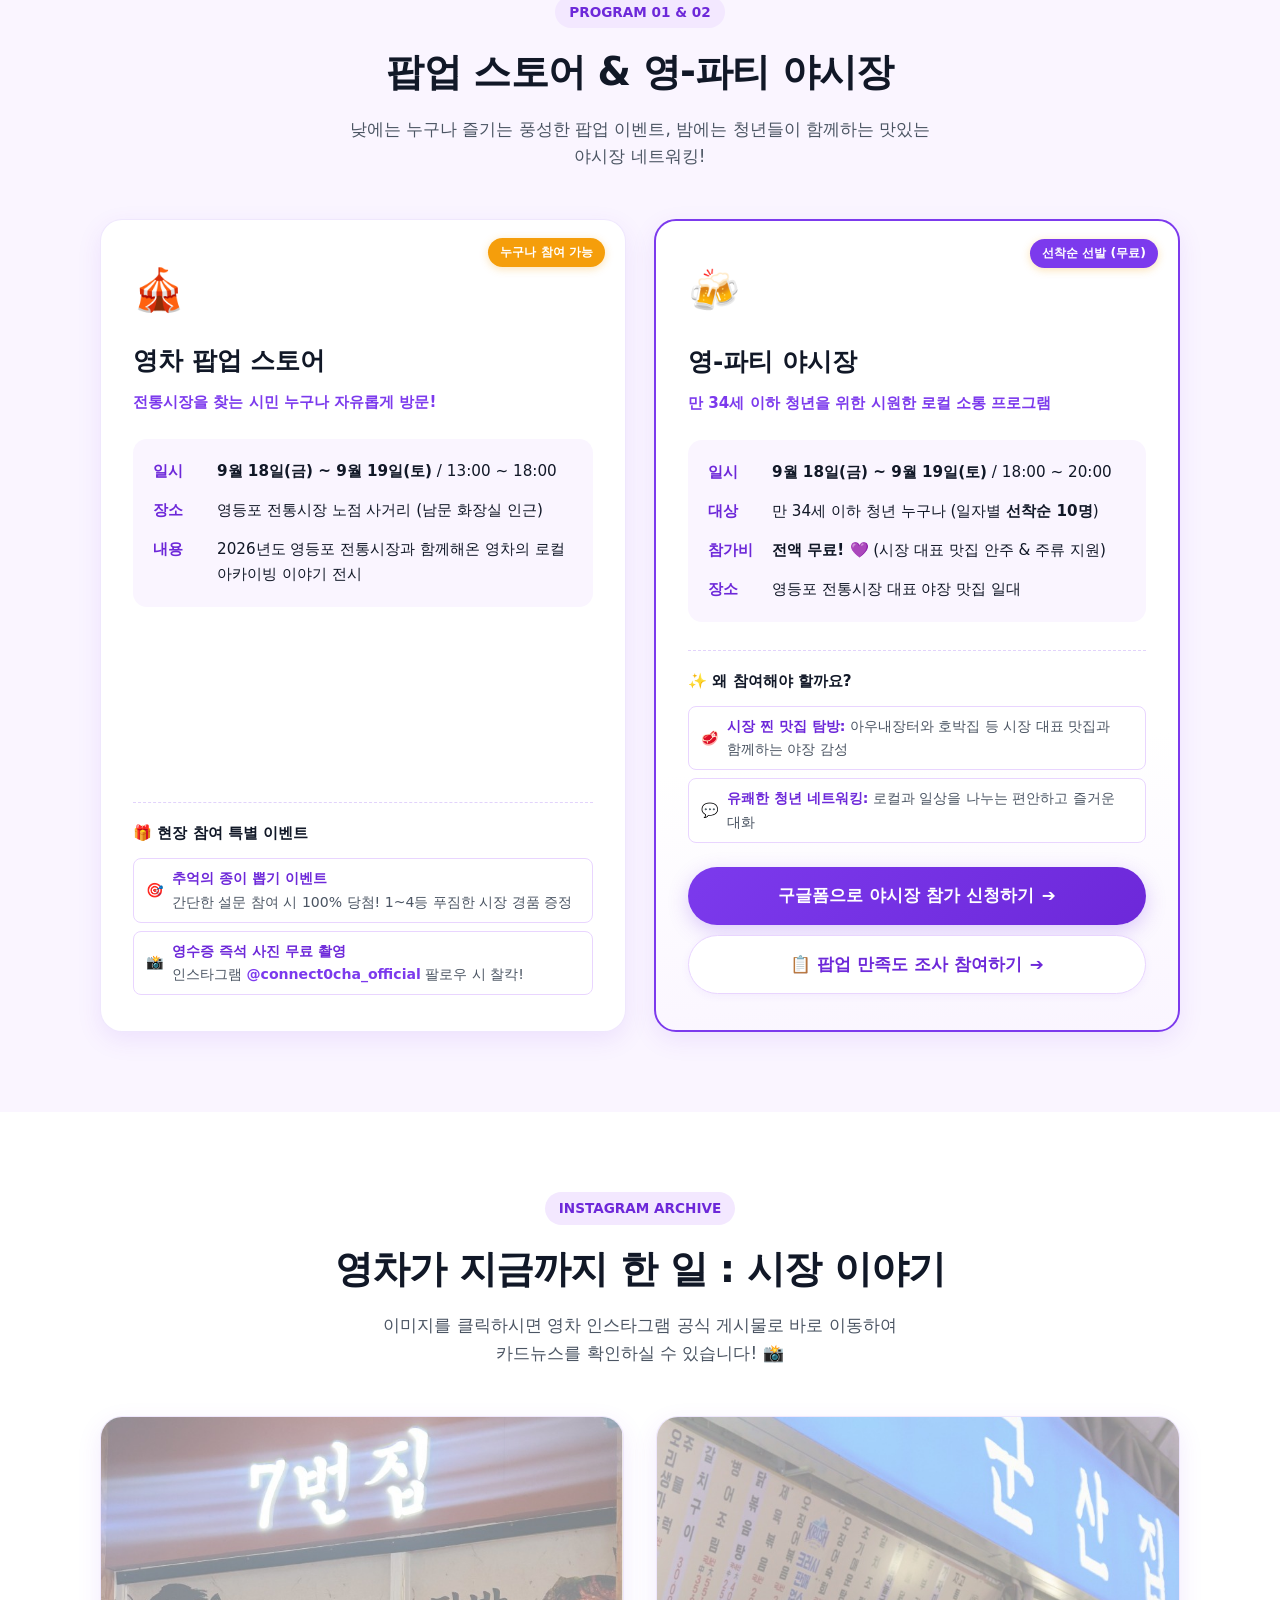
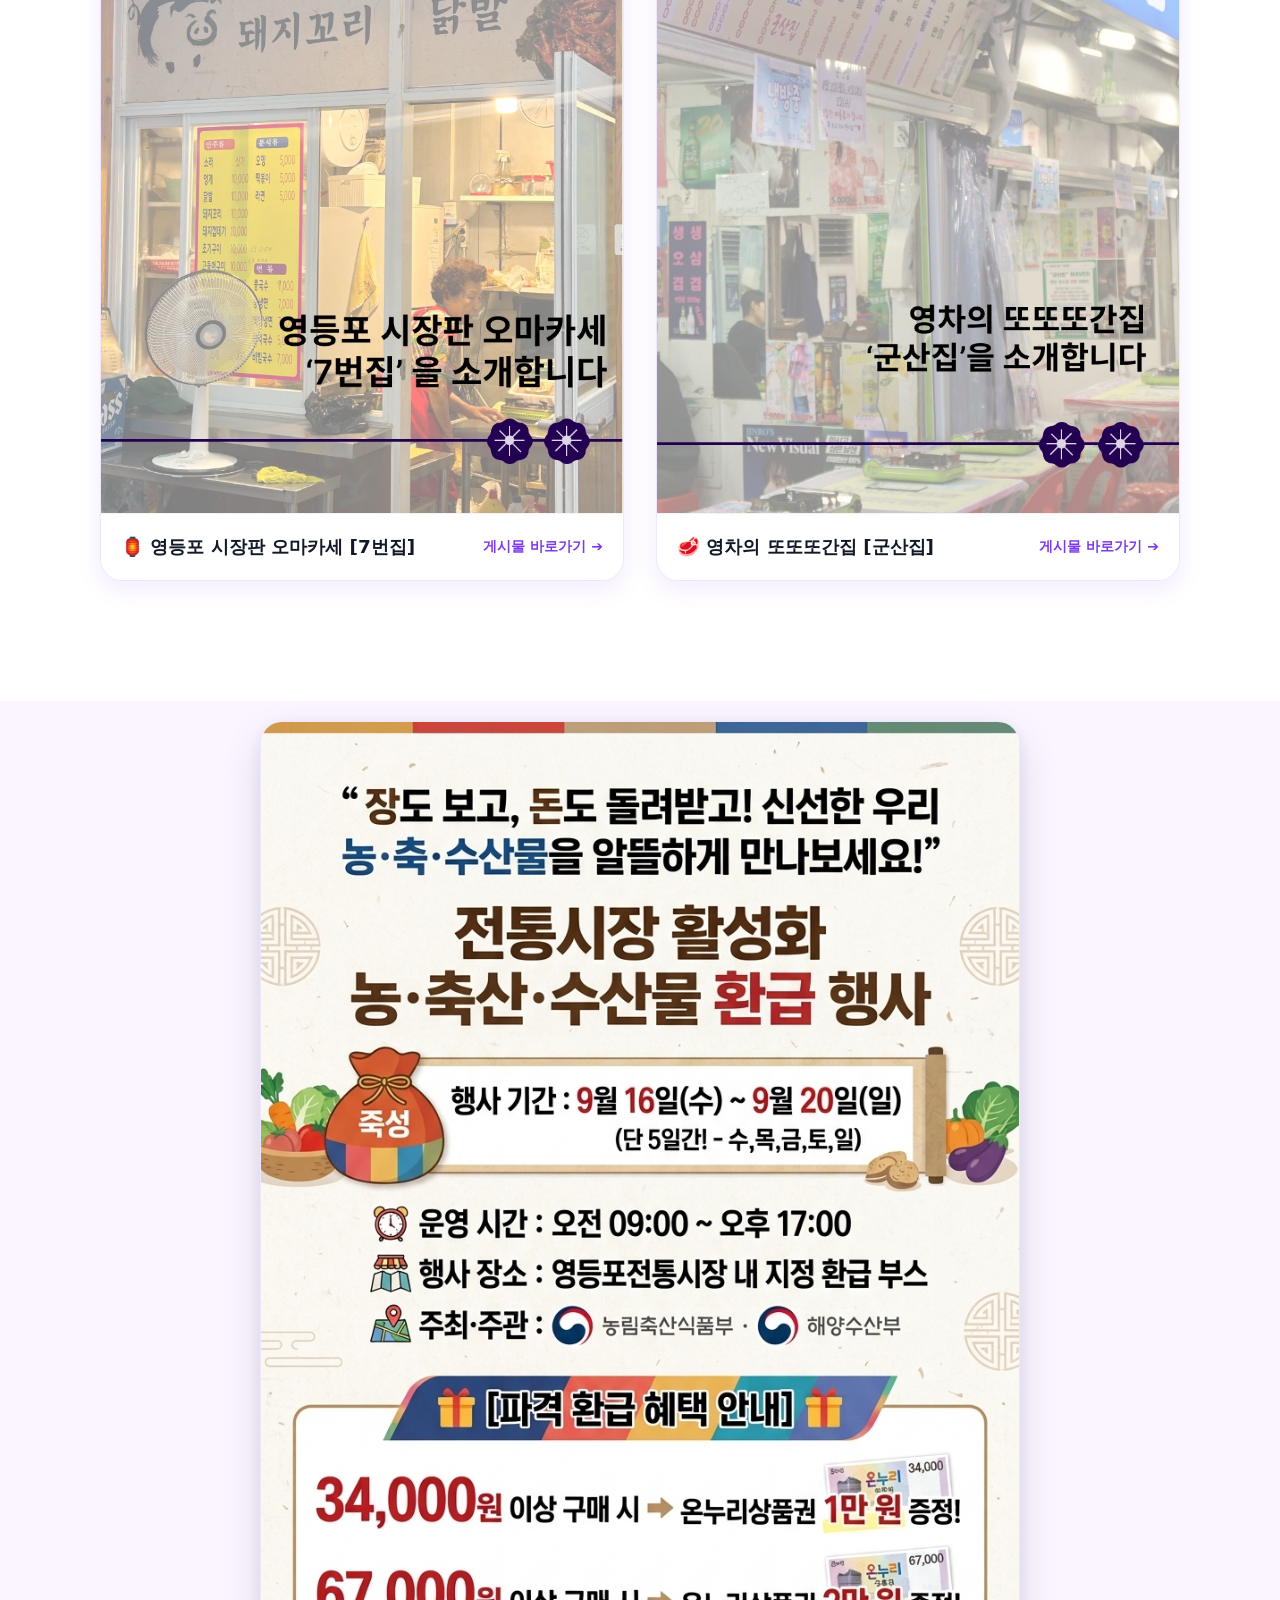
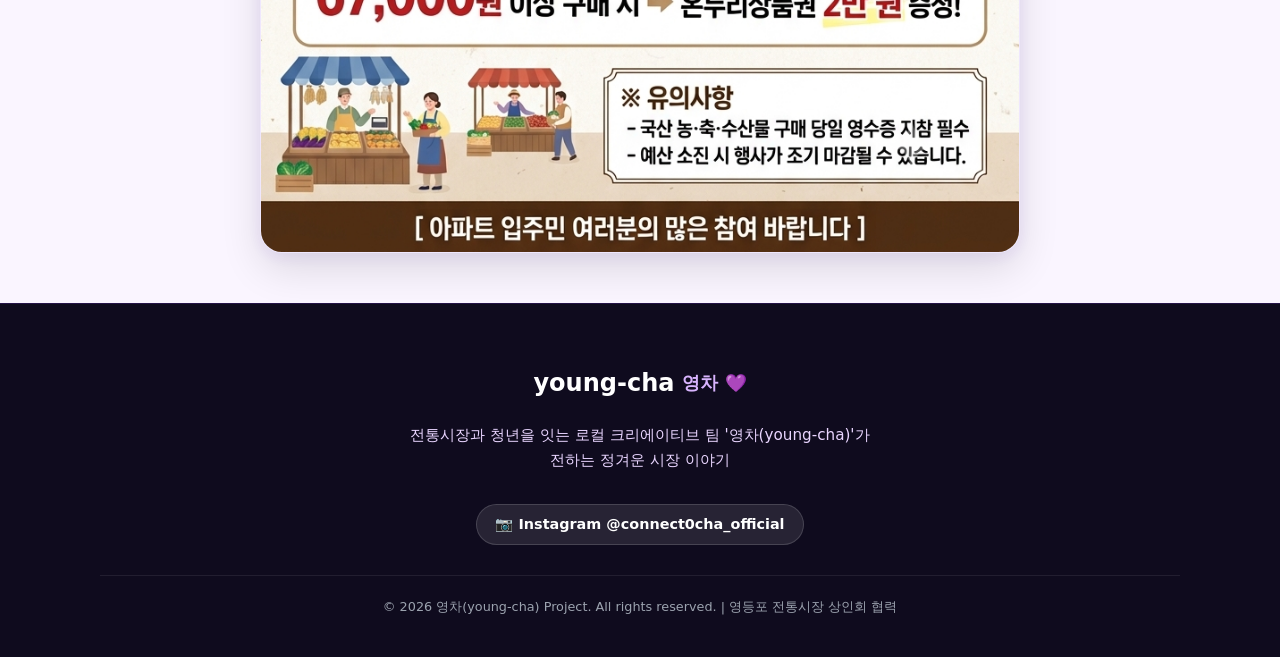
==== commit 111e5ecb: "feat: 야시장 카드 하단에 팝업 만족도 조사 설문 링크 추가 및 참가 신청 링크 복원" ====
--- a/index.html
+++ b/index.html
@@ -264,6 +264,10 @@
               <span>구글폼으로 야시장 참가 신청하기</span>
               <span>➔</span>
             </a>
+            <a href="https://docs.google.com/forms/d/e/1FAIpQLSfS9Gyt1RqUFiMdw20HvYVQ3TwGxJg09XM02lFOipYUloitTg/viewform?usp=sharing&ouid=113491056537407771091" target="_blank" rel="noopener noreferrer" class="btn btn-secondary card-cta-btn" id="surveyBtn">
+              <span>📋 팝업 만족도 조사 참여하기</span>
+              <span>➔</span>
+            </a>
           </div>
         </article>
       </div>
--- a/style.css
+++ b/style.css
@@ -662,6 +662,9 @@
 
 .card-cta-wrap {
   margin-top: 24px;
+  display: flex;
+  flex-direction: column;
+  gap: 10px;
 }
 
 .card-cta-btn {
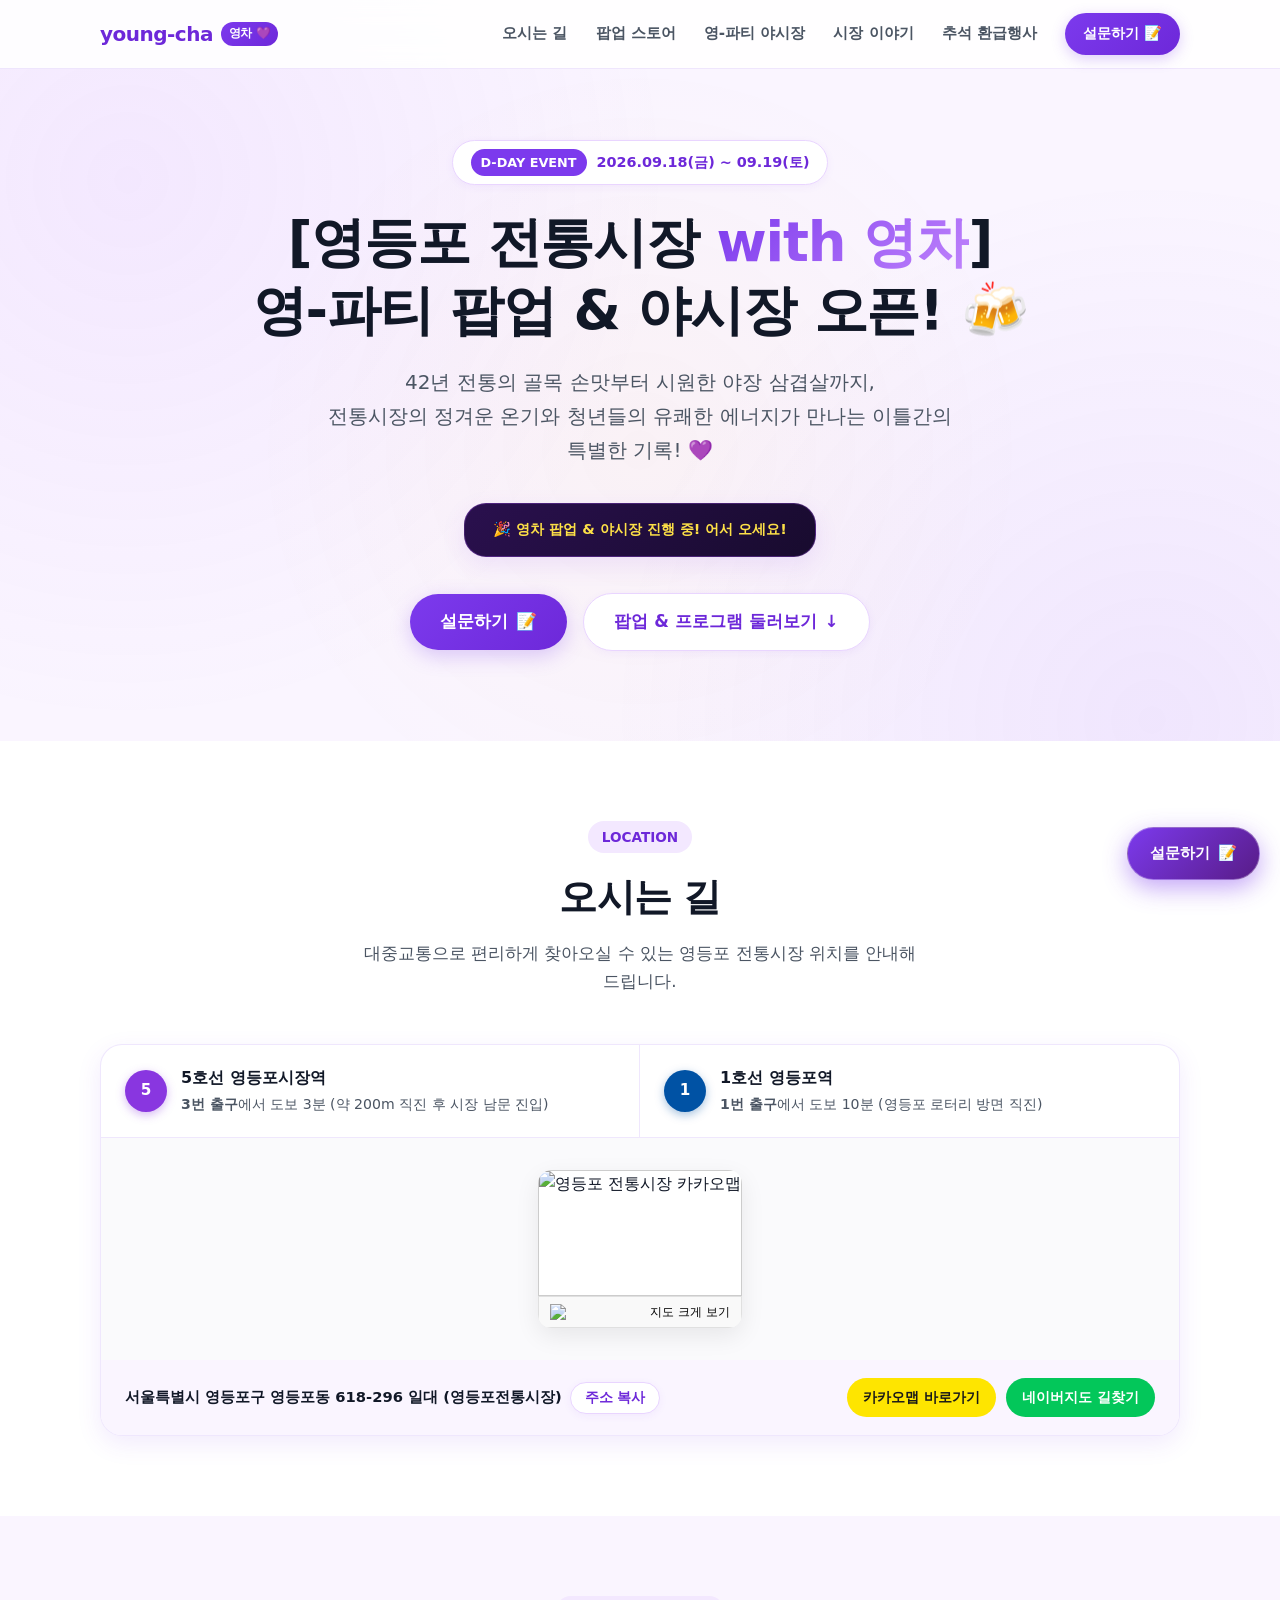
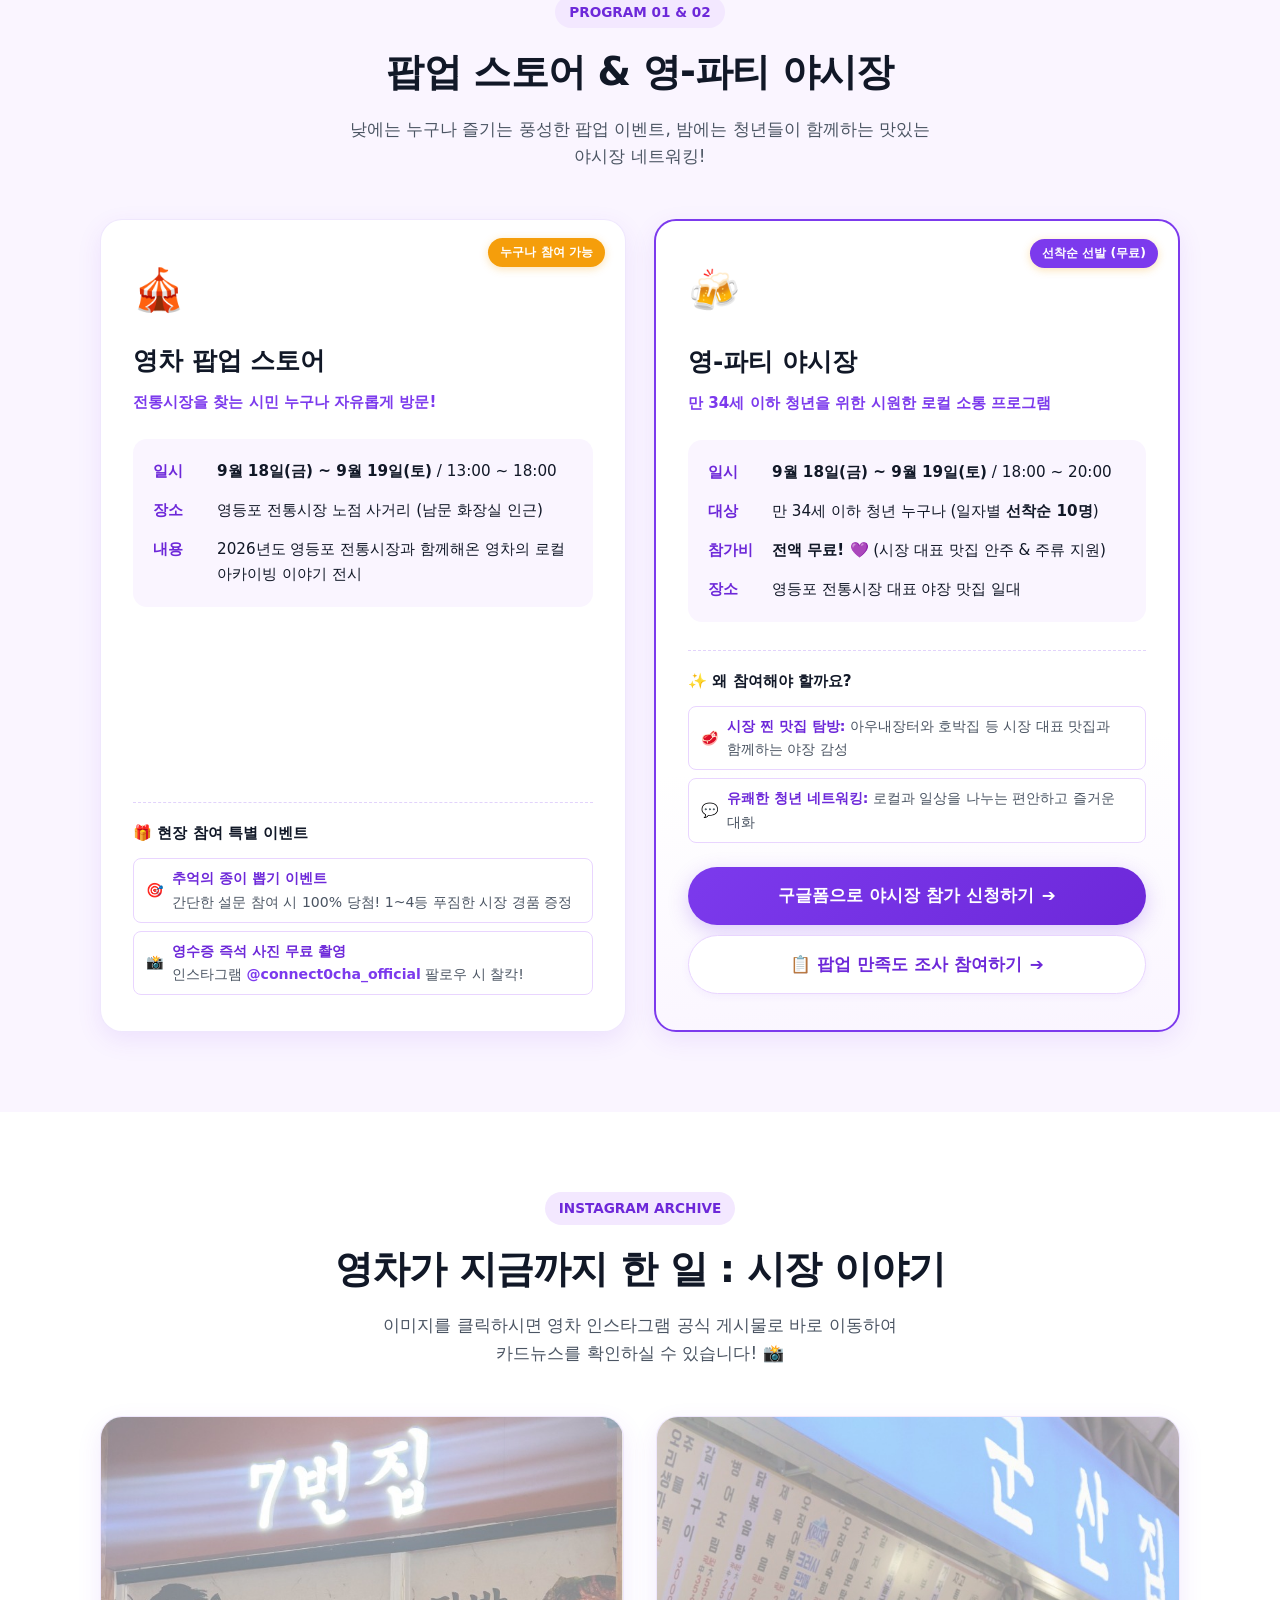
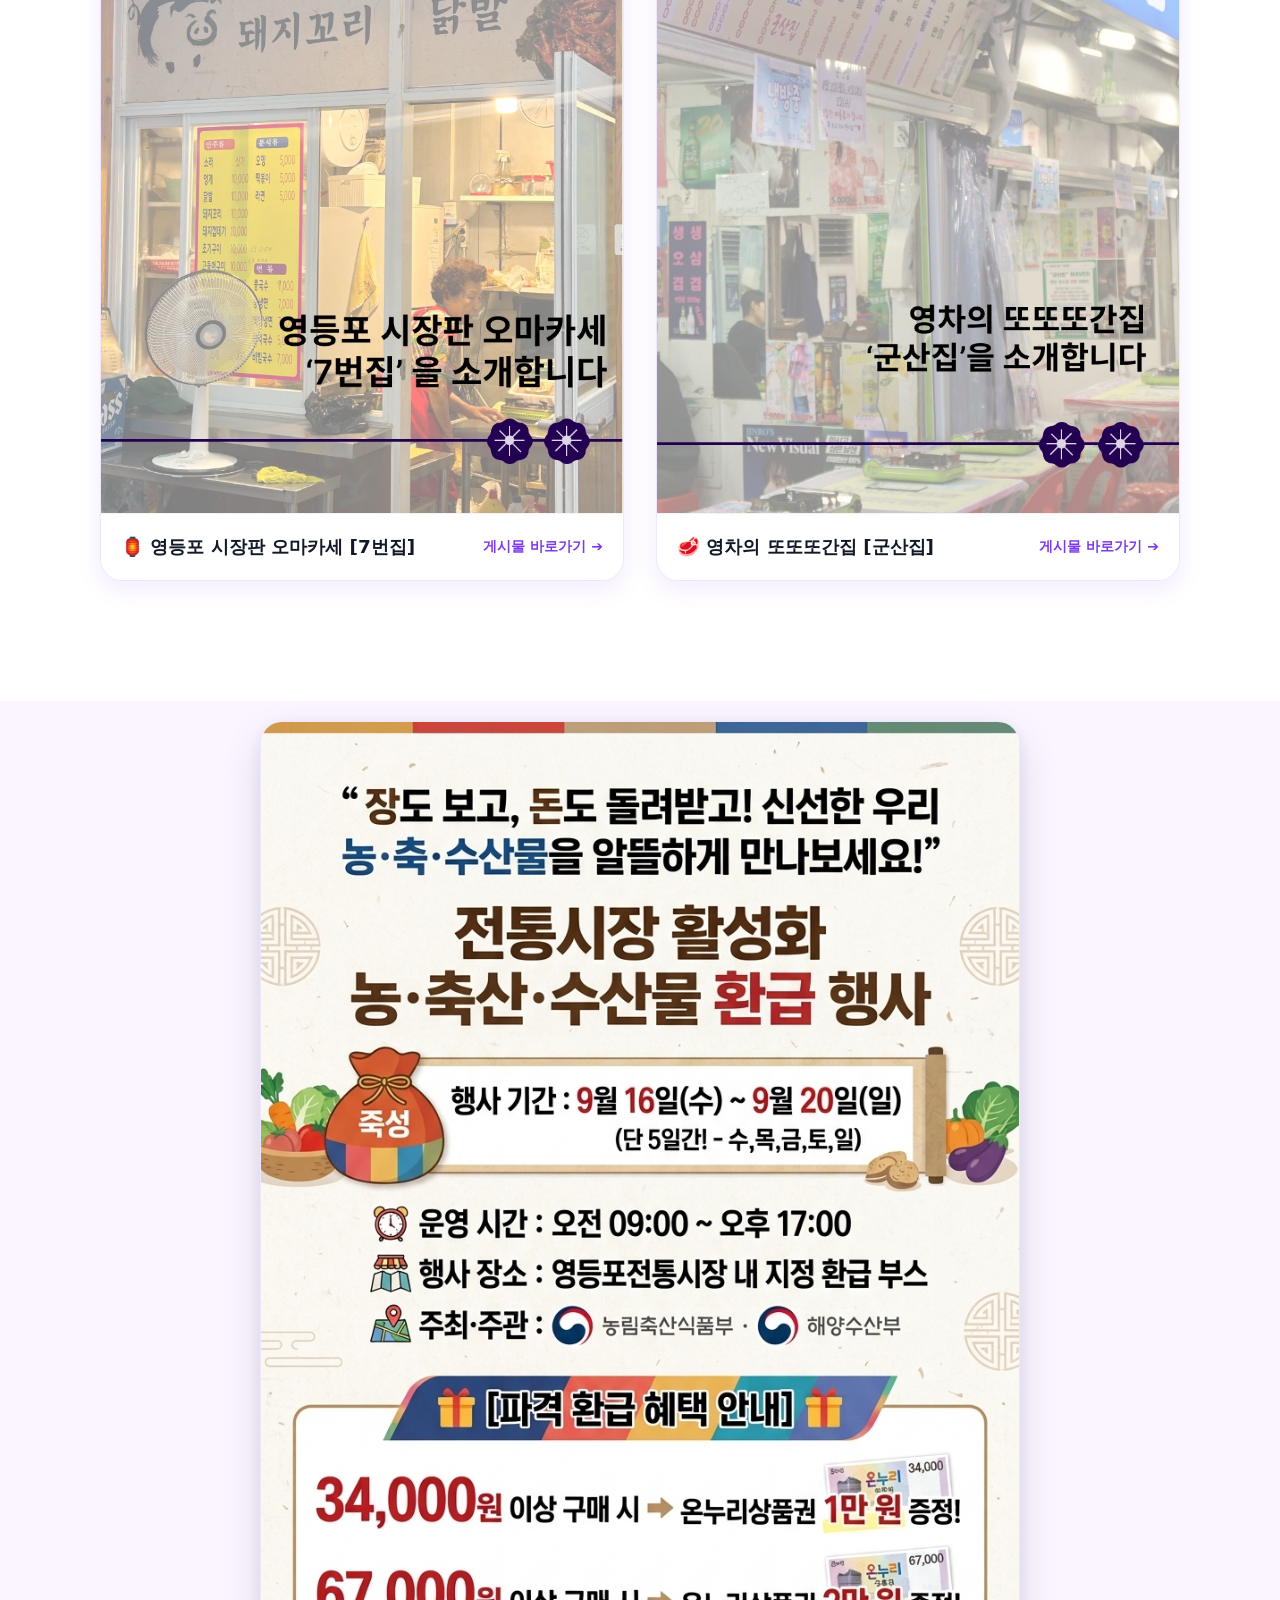
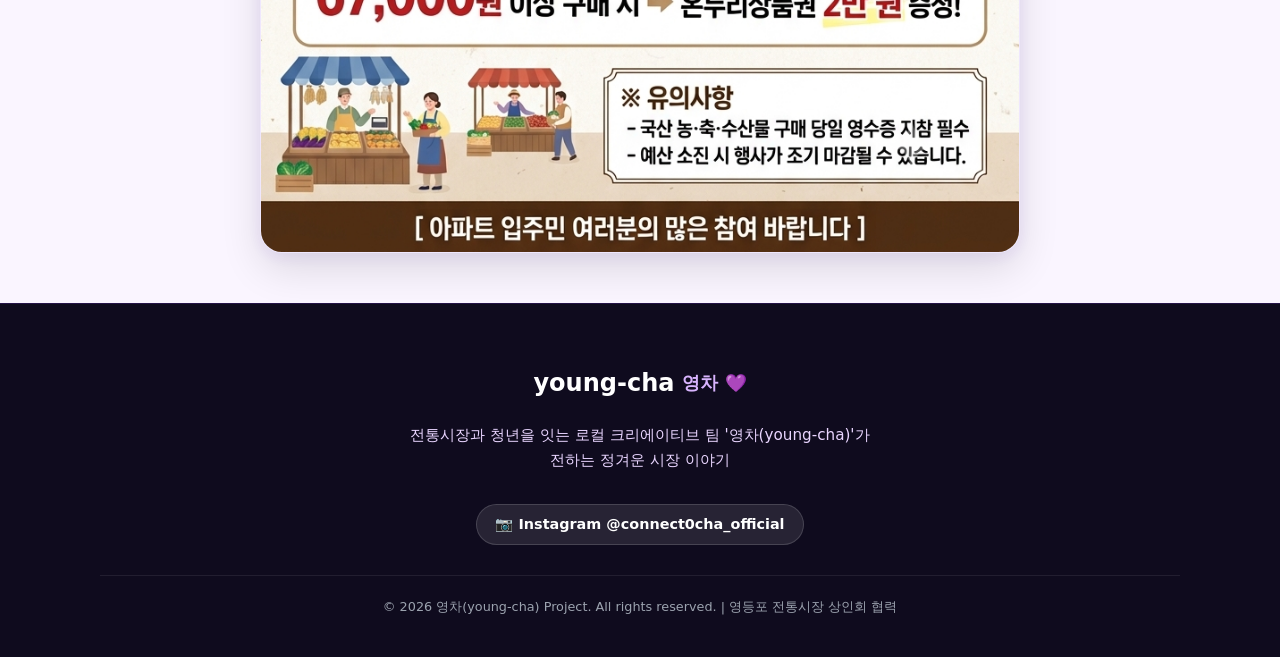
==== commit cd84e109: "첫화면 및 네비게이션 CTA를 설문하기(구글폼) 링크로 변경" ====
--- a/index.html
+++ b/index.html
@@ -34,8 +34,8 @@
         <a href="#nightmarket" class="nav-link">영-파티 야시장</a>
         <a href="#stories" class="nav-link">시장 이야기</a>
         <a href="#chuseok" class="nav-link">추석 환급행사</a>
-        <a href="https://docs.google.com/forms/d/e/1FAIpQLSfv0fXyxu8cU6Dea35BbrPlyVKg8eiQco507-n66Tb0pVjEPQ/viewform?usp=header" target="_blank" rel="noopener noreferrer" class="nav-cta" id="navApplyBtn">
-          야시장 신청 📝
+        <a href="https://docs.google.com/forms/d/e/1FAIpQLSfS9Gyt1RqUFiMdw20HvYVQ3TwGxJg09XM02lFOipYUloitTg/viewform?usp=sharing&ouid=113491056537407771091" target="_blank" rel="noopener noreferrer" class="nav-cta" id="navApplyBtn">
+          설문하기 📝
         </a>
       </nav>
 
@@ -54,8 +54,8 @@
       <a href="#nightmarket" class="nav-link">🍻 영-파티 야시장 안내</a>
       <a href="#stories" class="nav-link">📖 영차 시장 이야기 (인스타그램)</a>
       <a href="#chuseok" class="nav-link">🌕 추석 온누리상품권 환급</a>
-      <a href="https://docs.google.com/forms/d/e/1FAIpQLSfv0fXyxu8cU6Dea35BbrPlyVKg8eiQco507-n66Tb0pVjEPQ/viewform?usp=header" target="_blank" rel="noopener noreferrer" class="btn btn-primary" style="margin-top: 10px;">
-        야시장 무료 참가 신청하기 📝
+      <a href="https://docs.google.com/forms/d/e/1FAIpQLSfS9Gyt1RqUFiMdw20HvYVQ3TwGxJg09XM02lFOipYUloitTg/viewform?usp=sharing&ouid=113491056537407771091" target="_blank" rel="noopener noreferrer" class="btn btn-primary" style="margin-top: 10px;">
+        설문하기 📝
       </a>
     </nav>
   </header>
@@ -90,8 +90,8 @@
       </div>
 
       <div class="hero-actions">
-        <a href="https://docs.google.com/forms/d/e/1FAIpQLSfv0fXyxu8cU6Dea35BbrPlyVKg8eiQco507-n66Tb0pVjEPQ/viewform?usp=header" target="_blank" rel="noopener noreferrer" class="btn btn-primary" id="heroCtaBtn">
-          <span>야시장 무료 참가 신청하기</span>
+        <a href="https://docs.google.com/forms/d/e/1FAIpQLSfS9Gyt1RqUFiMdw20HvYVQ3TwGxJg09XM02lFOipYUloitTg/viewform?usp=sharing&ouid=113491056537407771091" target="_blank" rel="noopener noreferrer" class="btn btn-primary" id="heroCtaBtn">
+          <span>설문하기</span>
           <span>📝</span>
         </a>
         <a href="#popup" class="btn btn-secondary">
@@ -366,9 +366,9 @@
     </div>
   </footer>
 
-  <!-- 플로팅 야시장 신청 CTA (모바일 친화) -->
-  <a href="https://docs.google.com/forms/d/e/1FAIpQLSfv0fXyxu8cU6Dea35BbrPlyVKg8eiQco507-n66Tb0pVjEPQ/viewform?usp=header" target="_blank" rel="noopener noreferrer" class="floating-bottom-cta" id="floatingApplyBtn">
-    <span>야시장 신청</span>
+  <!-- 플로팅 설문하기 CTA (모바일 친화) -->
+  <a href="https://docs.google.com/forms/d/e/1FAIpQLSfS9Gyt1RqUFiMdw20HvYVQ3TwGxJg09XM02lFOipYUloitTg/viewform?usp=sharing&ouid=113491056537407771091" target="_blank" rel="noopener noreferrer" class="floating-bottom-cta" id="floatingApplyBtn">
+    <span>설문하기</span>
     <span>📝</span>
   </a>
 
